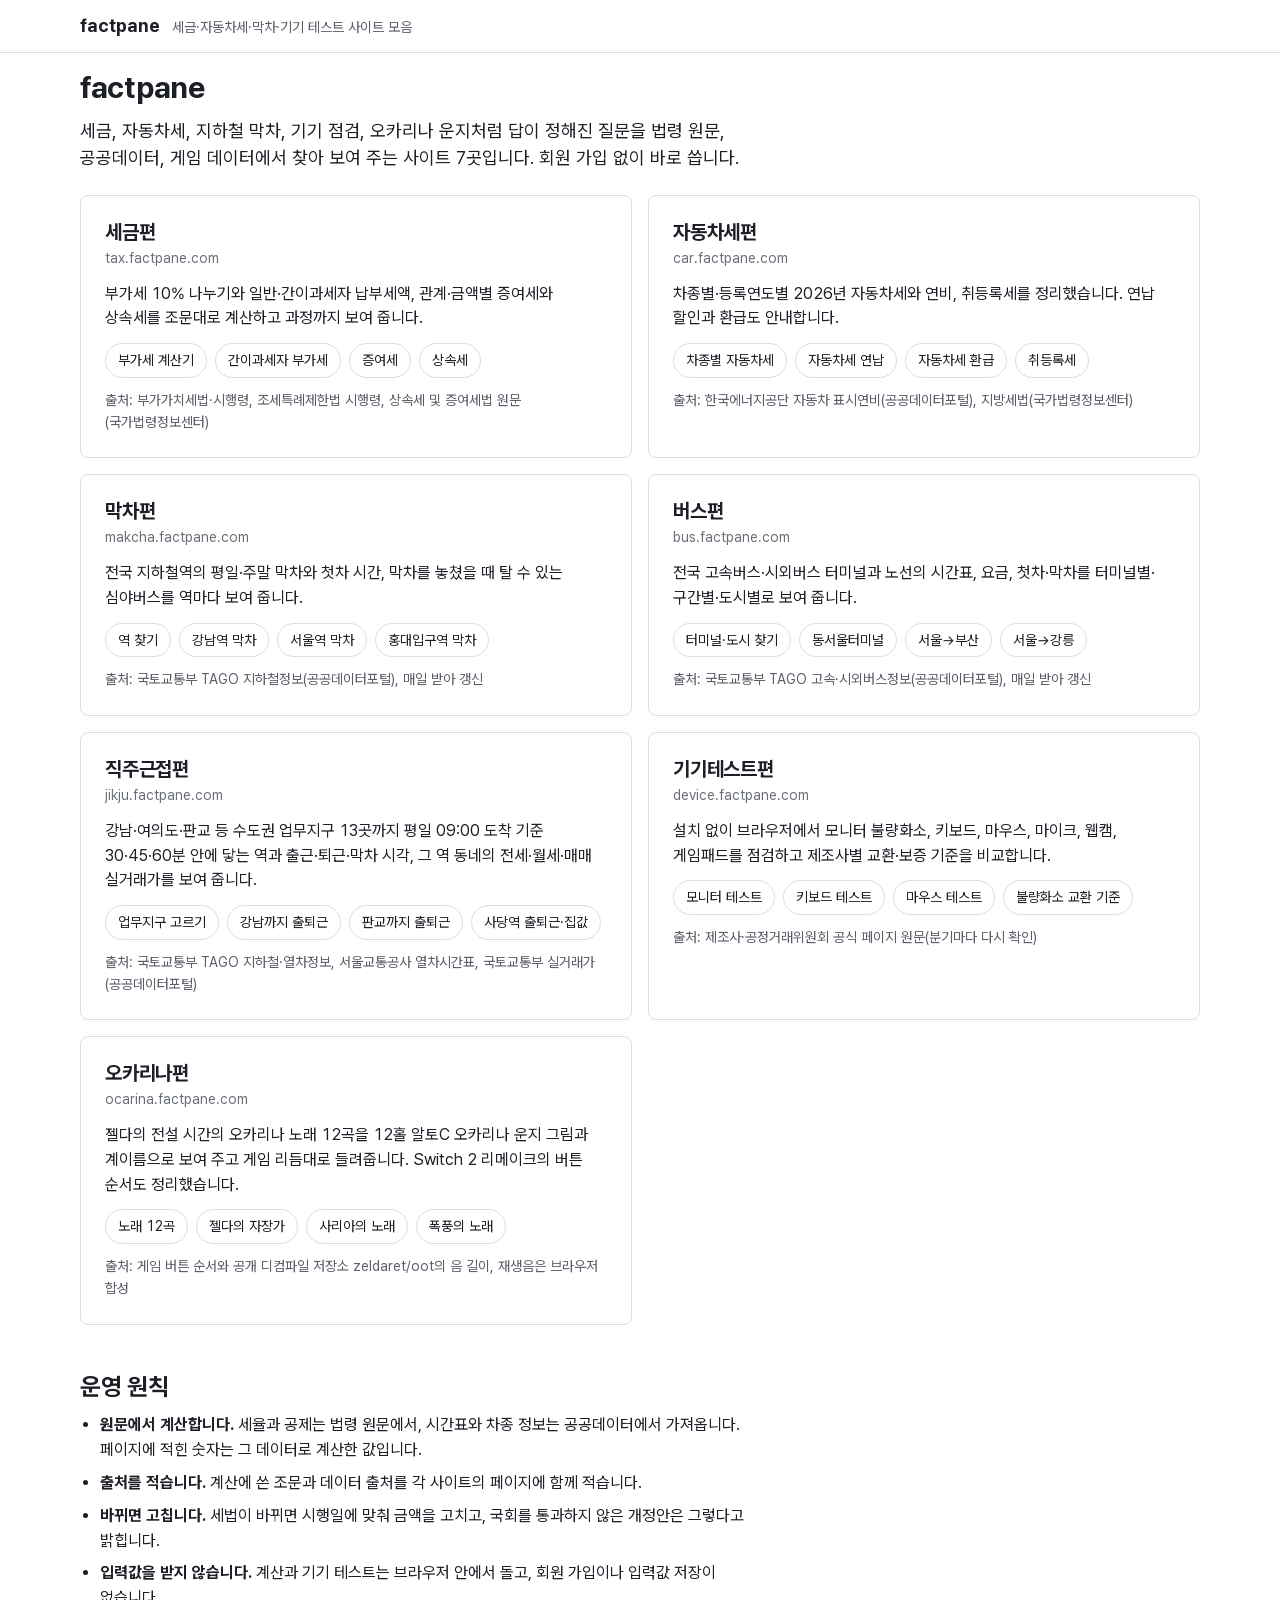
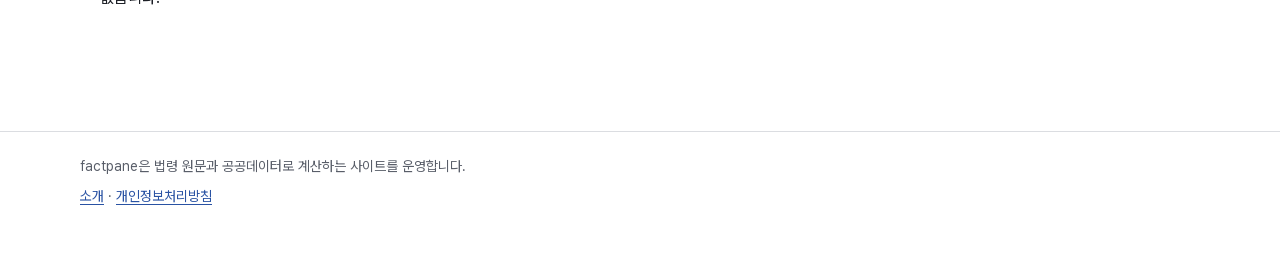
==== index.html @ 902e8011 "deploy: andonghun/sites@c346e971f1817cdce64330b2c79789af8fdd2580" ====
<!doctype html>
<html lang="ko">
<head>
<meta charset="utf-8">
<meta name="viewport" content="width=device-width,initial-scale=1">
<title>factpane · 세금·자동차세·막차·기기 테스트 사이트 모음</title>
<meta name="description" content="법령 원문과 공공데이터로 계산하는 세금편, 자동차세편, 막차편, 버스편, 직주근접편, 기기테스트편, 오카리나편.">
<link rel="canonical" href="https://factpane.com/">
<meta property="og:type" content="website">
<meta property="og:site_name" content="factpane">
<meta property="og:title" content="factpane · 세금·자동차세·막차·기기 테스트 사이트 모음">
<meta property="og:description" content="법령 원문과 공공데이터로 계산하는 세금편, 자동차세편, 막차편, 버스편, 직주근접편, 기기테스트편, 오카리나편.">
<meta property="og:url" content="https://factpane.com/">
<meta name="theme-color" content="#ffffff">
<link rel="icon" href="/icon.svg" type="image/svg+xml">
<link rel="stylesheet" href="/fonts/pretendard.css">
<link rel="stylesheet" href="/style.css">
<script type="application/ld+json">{"@context":"https://schema.org","@type":"WebSite","name":"factpane","url":"https://factpane.com","inLanguage":"ko","description":"세금·자동차세·막차·기기 테스트 사이트 모음","publisher":{"@type":"Organization","name":"factpane"}}</script>
<meta name="google-adsense-account" content="ca-pub-3132784590692921">
</head>
<body>
<header class="site-head"><a class="brand" href="/"><span class="brand-name">factpane</span><span class="brand-tag">세금·자동차세·막차·기기 테스트 사이트 모음</span></a></header>
<main class="wrap">
<h1>factpane</h1>
<p class="lead">세금, 자동차세, 지하철 막차, 기기 점검, 오카리나 운지처럼 답이 정해진 질문을 법령 원문, 공공데이터, 게임 데이터에서 찾아 보여 주는 사이트 7곳입니다. 회원 가입 없이 바로 씁니다.</p>
<ul class="sites"><li class="site">
<h2><a href="https://tax.factpane.com/">세금편</a></h2>
<p class="host">tax.factpane.com</p>
<p>부가세 10% 나누기와 일반·간이과세자 납부세액, 관계·금액별 증여세와 상속세를 조문대로 계산하고 과정까지 보여 줍니다.</p>
<ul class="deep"><li><a href="https://tax.factpane.com/%EB%B6%80%EA%B0%80%EC%84%B8/">부가세 계산기</a></li><li><a href="https://tax.factpane.com/%EB%B6%80%EA%B0%80%EC%84%B8/%EA%B0%84%EC%9D%B4%EA%B3%BC%EC%84%B8%EC%9E%90/">간이과세자 부가세</a></li><li><a href="https://tax.factpane.com/%EC%A6%9D%EC%97%AC%EC%84%B8/">증여세</a></li><li><a href="https://tax.factpane.com/%EC%83%81%EC%86%8D%EC%84%B8/">상속세</a></li></ul>
<p class="src">출처: 부가가치세법·시행령, 조세특례제한법 시행령, 상속세 및 증여세법 원문(국가법령정보센터)</p>
</li>
<li class="site">
<h2><a href="https://car.factpane.com/">자동차세편</a></h2>
<p class="host">car.factpane.com</p>
<p>차종별·등록연도별 2026년 자동차세와 연비, 취등록세를 정리했습니다. 연납 할인과 환급도 안내합니다.</p>
<ul class="deep"><li><a href="https://car.factpane.com/">차종별 자동차세</a></li><li><a href="https://car.factpane.com/%EA%B0%80%EC%9D%B4%EB%93%9C/%EC%9E%90%EB%8F%99%EC%B0%A8%EC%84%B8-%EB%82%A9%EB%B6%80%EA%B8%B0%EA%B0%84-%EC%97%B0%EB%82%A9/">자동차세 연납</a></li><li><a href="https://car.factpane.com/%EA%B0%80%EC%9D%B4%EB%93%9C/%EC%9E%90%EB%8F%99%EC%B0%A8%EC%84%B8-%ED%99%98%EA%B8%89/">자동차세 환급</a></li><li><a href="https://car.factpane.com/%EA%B0%80%EC%9D%B4%EB%93%9C/%EC%9E%90%EB%8F%99%EC%B0%A8-%EC%B7%A8%EB%93%B1%EB%A1%9D%EC%84%B8/">취등록세</a></li></ul>
<p class="src">출처: 한국에너지공단 자동차 표시연비(공공데이터포털), 지방세법(국가법령정보센터)</p>
</li>
<li class="site">
<h2><a href="https://makcha.factpane.com/">막차편</a></h2>
<p class="host">makcha.factpane.com</p>
<p>전국 지하철역의 평일·주말 막차와 첫차 시간, 막차를 놓쳤을 때 탈 수 있는 심야버스를 역마다 보여 줍니다.</p>
<ul class="deep"><li><a href="https://makcha.factpane.com/">역 찾기</a></li><li><a href="https://makcha.factpane.com/%EC%97%AD/%EA%B0%95%EB%82%A8/">강남역 막차</a></li><li><a href="https://makcha.factpane.com/%EC%97%AD/%EC%84%9C%EC%9A%B8%EC%97%AD/">서울역 막차</a></li><li><a href="https://makcha.factpane.com/%EC%97%AD/%ED%99%8D%EB%8C%80%EC%9E%85%EA%B5%AC/">홍대입구역 막차</a></li></ul>
<p class="src">출처: 국토교통부 TAGO 지하철정보(공공데이터포털), 매일 받아 갱신</p>
</li>
<li class="site">
<h2><a href="https://bus.factpane.com/">버스편</a></h2>
<p class="host">bus.factpane.com</p>
<p>전국 고속버스·시외버스 터미널과 노선의 시간표, 요금, 첫차·막차를 터미널별·구간별·도시별로 보여 줍니다.</p>
<ul class="deep"><li><a href="https://bus.factpane.com/">터미널·도시 찾기</a></li><li><a href="https://bus.factpane.com/%ED%84%B0%EB%AF%B8%EB%84%90/%EB%8F%99%EC%84%9C%EC%9A%B8/">동서울터미널</a></li><li><a href="https://bus.factpane.com/%EB%8F%84%EC%8B%9C/%EC%84%9C%EC%9A%B8/%EB%B6%80%EC%82%B0/">서울→부산</a></li><li><a href="https://bus.factpane.com/%EB%8F%84%EC%8B%9C/%EC%84%9C%EC%9A%B8/%EA%B0%95%EB%A6%89/">서울→강릉</a></li></ul>
<p class="src">출처: 국토교통부 TAGO 고속·시외버스정보(공공데이터포털), 매일 받아 갱신</p>
</li>
<li class="site">
<h2><a href="https://jikju.factpane.com/">직주근접편</a></h2>
<p class="host">jikju.factpane.com</p>
<p>강남·여의도·판교 등 수도권 업무지구 13곳까지 평일 09:00 도착 기준 30·45·60분 안에 닿는 역과 출근·퇴근·막차 시각, 그 역 동네의 전세·월세·매매 실거래가를 보여 줍니다.</p>
<ul class="deep"><li><a href="https://jikju.factpane.com/">업무지구 고르기</a></li><li><a href="https://jikju.factpane.com/%EC%A7%81%EC%9E%A5/%EA%B0%95%EB%82%A8/">강남까지 출퇴근</a></li><li><a href="https://jikju.factpane.com/%EC%A7%81%EC%9E%A5/%ED%8C%90%EA%B5%90/">판교까지 출퇴근</a></li><li><a href="https://jikju.factpane.com/%EC%97%AD/%EC%82%AC%EB%8B%B9/">사당역 출퇴근·집값</a></li></ul>
<p class="src">출처: 국토교통부 TAGO 지하철·열차정보, 서울교통공사 열차시간표, 국토교통부 실거래가(공공데이터포털)</p>
</li>
<li class="site">
<h2><a href="https://device.factpane.com/">기기테스트편</a></h2>
<p class="host">device.factpane.com</p>
<p>설치 없이 브라우저에서 모니터 불량화소, 키보드, 마우스, 마이크, 웹캠, 게임패드를 점검하고 제조사별 교환·보증 기준을 비교합니다.</p>
<ul class="deep"><li><a href="https://device.factpane.com/%EB%AA%A8%EB%8B%88%ED%84%B0-%ED%85%8C%EC%8A%A4%ED%8A%B8/">모니터 테스트</a></li><li><a href="https://device.factpane.com/%ED%82%A4%EB%B3%B4%EB%93%9C-%ED%85%8C%EC%8A%A4%ED%8A%B8/">키보드 테스트</a></li><li><a href="https://device.factpane.com/%EB%A7%88%EC%9A%B0%EC%8A%A4-%ED%85%8C%EC%8A%A4%ED%8A%B8/">마우스 테스트</a></li><li><a href="https://device.factpane.com/%EB%AA%A8%EB%8B%88%ED%84%B0-%EB%B6%88%EB%9F%89%ED%99%94%EC%86%8C-%EA%B5%90%ED%99%98-%EA%B8%B0%EC%A4%80/">불량화소 교환 기준</a></li></ul>
<p class="src">출처: 제조사·공정거래위원회 공식 페이지 원문(분기마다 다시 확인)</p>
</li>
<li class="site">
<h2><a href="https://ocarina.factpane.com/">오카리나편</a></h2>
<p class="host">ocarina.factpane.com</p>
<p>젤다의 전설 시간의 오카리나 노래 12곡을 12홀 알토C 오카리나 운지 그림과 계이름으로 보여 주고 게임 리듬대로 들려줍니다. Switch 2 리메이크의 버튼 순서도 정리했습니다.</p>
<ul class="deep"><li><a href="https://ocarina.factpane.com/">노래 12곡</a></li><li><a href="https://ocarina.factpane.com/%EC%A0%A4%EB%8B%A4%EC%9D%98-%EC%9E%90%EC%9E%A5%EA%B0%80/">젤다의 자장가</a></li><li><a href="https://ocarina.factpane.com/%EC%82%AC%EB%A6%AC%EC%95%84%EC%9D%98-%EB%85%B8%EB%9E%98/">사리아의 노래</a></li><li><a href="https://ocarina.factpane.com/%ED%8F%AD%ED%92%8D%EC%9D%98-%EB%85%B8%EB%9E%98/">폭풍의 노래</a></li></ul>
<p class="src">출처: 게임 버튼 순서와 공개 디컴파일 저장소 zeldaret/oot의 음 길이, 재생음은 브라우저 합성</p>
</li></ul>
<h2>운영 원칙</h2>
<ul class="rules"><li><b>원문에서 계산합니다.</b> 세율과 공제는 법령 원문에서, 시간표와 차종 정보는 공공데이터에서 가져옵니다. 페이지에 적힌 숫자는 그 데이터로 계산한 값입니다.</li><li><b>출처를 적습니다.</b> 계산에 쓴 조문과 데이터 출처를 각 사이트의 페이지에 함께 적습니다.</li><li><b>바뀌면 고칩니다.</b> 세법이 바뀌면 시행일에 맞춰 금액을 고치고, 국회를 통과하지 않은 개정안은 그렇다고 밝힙니다.</li><li><b>입력값을 받지 않습니다.</b> 계산과 기기 테스트는 브라우저 안에서 돌고, 회원 가입이나 입력값 저장이 없습니다.</li></ul>
</main>
<footer class="site-foot"><p>factpane은 법령 원문과 공공데이터로 계산하는 사이트를 운영합니다.</p><p><a href="/소개/">소개</a> · <a href="/개인정보처리방침/">개인정보처리방침</a></p></footer>
</body>
</html>
---- fonts/pretendard.css ----
/*
Copyright (c) 2021 Kil Hyung-jin, with Reserved Font Name Pretendard.
https://github.com/orioncactus/pretendard

This Font Software is licensed under the SIL Open Font License, Version 1.1.
This license is copied below, and is also available with a FAQ at:
http://scripts.sil.org/OFL
*/
/* [0] */
@font-face {
	font-family: 'Pretendard Variable';
	font-style: normal;
	font-display: swap;
	font-weight: 45 920;
	src: url(/fonts/PretendardVariable.subset.0.woff2) format('woff2-variations');
	unicode-range: U+f9ca-fa0b, U+ff03-ff05, U+ff07, U+ff0a-ff0b, U+ff0d-ff19, U+ff1b, U+ff1d, U+ff20-ff5b, U+ff5d, U+ffe0-ffe3, U+ffe5-ffe6;
}

/* [1] */
@font-face {
	font-family: 'Pretendard Variable';
	font-style: normal;
	font-display: swap;
	font-weight: 45 920;
	src: url(/fonts/PretendardVariable.subset.1.woff2) format('woff2-variations');
	unicode-range: U+d723-d728, U+d72a-d733, U+d735-d748, U+d74a-d74f, U+d752-d753, U+d755-d757, U+d75a-d75f, U+d762-d764, U+d766-d768, U+d76a-d76b, U+d76d-d76f, U+d771-d787, U+d789-d78b, U+d78d-d78f, U+d791-d797, U+d79a, U+d79c, U+d79e-d7a3, U+f900-f909, U+f90b-f92e;
}

/* [2] */
@font-face {
	font-family: 'Pretendard Variable';
	font-style: normal;
	font-display: swap;
	font-weight: 45 920;
	src: url(/fonts/PretendardVariable.subset.2.woff2) format('woff2-variations');
	unicode-range: U+d679-d68b, U+d68e-d69e, U+d6a0, U+d6a2-d6a7, U+d6a9-d6c3, U+d6c6-d6c7, U+d6c9-d6cb, U+d6cd-d6d3, U+d6d5-d6d6, U+d6d8-d6e3, U+d6e5-d6e7, U+d6e9-d6fb, U+d6fd-d717, U+d719-d71f, U+d721-d722;
}

/* [3] */
@font-face {
	font-family: 'Pretendard Variable';
	font-style: normal;
	font-display: swap;
	font-weight: 45 920;
	src: url(/fonts/PretendardVariable.subset.3.woff2) format('woff2-variations');
	unicode-range: U+d5bc-d5c7, U+d5ca-d5cb, U+d5cd-d5cf, U+d5d1-d5d7, U+d5d9-d5da, U+d5dc, U+d5de-d5e3, U+d5e6-d5e7, U+d5e9-d5eb, U+d5ed-d5f6, U+d5f8, U+d5fa-d5ff, U+d602-d603, U+d605-d607, U+d609-d60f, U+d612-d613, U+d616-d61b, U+d61d-d637, U+d63a-d63b, U+d63d-d63f, U+d641-d647, U+d64a-d64c, U+d64e-d653, U+d656-d657, U+d659-d65b, U+d65d-d666, U+d668, U+d66a-d678;
}

/* [4] */
@font-face {
	font-family: 'Pretendard Variable';
	font-style: normal;
	font-display: swap;
	font-weight: 45 920;
	src: url(/fonts/PretendardVariable.subset.4.woff2) format('woff2-variations');
	unicode-range: U+d507, U+d509-d50b, U+d50d-d513, U+d515-d53b, U+d53e-d53f, U+d541-d543, U+d545-d54c, U+d54e, U+d550, U+d552-d557, U+d55a-d55b, U+d55d-d55f, U+d561-d564, U+d566-d567, U+d56a, U+d56c, U+d56e-d573, U+d576-d577, U+d579-d583, U+d585-d586, U+d58a-d5a4, U+d5a6-d5bb;
}

/* [5] */
@font-face {
	font-family: 'Pretendard Variable';
	font-style: normal;
	font-display: swap;
	font-weight: 45 920;
	src: url(/fonts/PretendardVariable.subset.5.woff2) format('woff2-variations');
	unicode-range: U+d464-d477, U+d47a-d47b, U+d47d-d47f, U+d481-d487, U+d489-d48a, U+d48c, U+d48e-d4e7, U+d4e9-d503, U+d505-d506;
}

/* [6] */
@font-face {
	font-family: 'Pretendard Variable';
	font-style: normal;
	font-display: swap;
	font-weight: 45 920;
	src: url(/fonts/PretendardVariable.subset.6.woff2) format('woff2-variations');
	unicode-range: U+d3bf-d3c7, U+d3ca-d3cf, U+d3d1-d3eb, U+d3ee-d3ef, U+d3f1-d3f3, U+d3f5-d3fb, U+d3fd-d400, U+d402-d45b, U+d45d-d463;
}

/* [7] */
@font-face {
	font-family: 'Pretendard Variable';
	font-style: normal;
	font-display: swap;
	font-weight: 45 920;
	src: url(/fonts/PretendardVariable.subset.7.woff2) format('woff2-variations');
	unicode-range: U+d2ff, U+d302-d304, U+d306-d30b, U+d30f, U+d311-d313, U+d315-d31b, U+d31e, U+d322-d324, U+d326-d327, U+d32a-d32b, U+d32d-d32f, U+d331-d337, U+d339-d33c, U+d33e-d37b, U+d37e-d37f, U+d381-d383, U+d385-d38b, U+d38e-d390, U+d392-d397, U+d39a-d39b, U+d39d-d39f, U+d3a1-d3a7, U+d3a9-d3aa, U+d3ac, U+d3ae-d3b3, U+d3b5-d3b7, U+d3b9-d3bb, U+d3bd-d3be;
}

/* [8] */
@font-face {
	font-family: 'Pretendard Variable';
	font-style: normal;
	font-display: swap;
	font-weight: 45 920;
	src: url(/fonts/PretendardVariable.subset.8.woff2) format('woff2-variations');
	unicode-range: U+d257-d27f, U+d281-d29b, U+d29d-d29f, U+d2a1-d2ab, U+d2ad-d2b7, U+d2ba-d2bb, U+d2bd-d2bf, U+d2c1-d2c7, U+d2c9-d2ef, U+d2f2-d2f3, U+d2f5-d2f7, U+d2f9-d2fe;
}

/* [9] */
@font-face {
	font-family: 'Pretendard Variable';
	font-style: normal;
	font-display: swap;
	font-weight: 45 920;
	src: url(/fonts/PretendardVariable.subset.9.woff2) format('woff2-variations');
	unicode-range: U+d1b4, U+d1b6-d1f3, U+d1f5-d22b, U+d22e-d22f, U+d231-d233, U+d235-d23b, U+d23d-d240, U+d242-d256;
}

/* [10] */
@font-face {
	font-family: 'Pretendard Variable';
	font-style: normal;
	font-display: swap;
	font-weight: 45 920;
	src: url(/fonts/PretendardVariable.subset.10.woff2) format('woff2-variations');
	unicode-range: U+d105-d12f, U+d132-d133, U+d135-d137, U+d139-d13f, U+d141-d142, U+d144, U+d146-d14b, U+d14e-d14f, U+d151-d153, U+d155-d15b, U+d15e-d187, U+d189-d19f, U+d1a2-d1a3, U+d1a5-d1a7, U+d1a9-d1af, U+d1b2-d1b3;
}

/* [11] */
@font-face {
	font-family: 'Pretendard Variable';
	font-style: normal;
	font-display: swap;
	font-weight: 45 920;
	src: url(/fonts/PretendardVariable.subset.11.woff2) format('woff2-variations');
	unicode-range: U+d04b-d04f, U+d051-d057, U+d059-d06b, U+d06d-d06f, U+d071-d073, U+d075-d07b, U+d07e-d0a3, U+d0a6-d0a7, U+d0a9-d0ab, U+d0ad-d0b3, U+d0b6, U+d0b8, U+d0ba-d0bf, U+d0c2-d0c3, U+d0c5-d0c7, U+d0c9-d0cf, U+d0d2, U+d0d6-d0db, U+d0de-d0df, U+d0e1-d0e3, U+d0e5-d0eb, U+d0ee-d0f0, U+d0f2-d104;
}

/* [12] */
@font-face {
	font-family: 'Pretendard Variable';
	font-style: normal;
	font-display: swap;
	font-weight: 45 920;
	src: url(/fonts/PretendardVariable.subset.12.woff2) format('woff2-variations');
	unicode-range: U+cfa2-cfc3, U+cfc5-cfdf, U+cfe2-cfe3, U+cfe5-cfe7, U+cfe9-cff4, U+cff6-cffb, U+cffd-cfff, U+d001-d003, U+d005-d017, U+d019-d033, U+d036-d037, U+d039-d03b, U+d03d-d04a;
}

/* [13] */
@font-face {
	font-family: 'Pretendard Variable';
	font-style: normal;
	font-display: swap;
	font-weight: 45 920;
	src: url(/fonts/PretendardVariable.subset.13.woff2) format('woff2-variations');
	unicode-range: U+cef0-cef3, U+cef6, U+cef9-ceff, U+cf01-cf03, U+cf05-cf07, U+cf09-cf0f, U+cf11-cf12, U+cf14-cf1b, U+cf1d-cf1f, U+cf21-cf2f, U+cf31-cf53, U+cf56-cf57, U+cf59-cf5b, U+cf5d-cf63, U+cf66, U+cf68, U+cf6a-cf6f, U+cf71-cf84, U+cf86-cf8b, U+cf8d-cfa1;
}

/* [14] */
@font-face {
	font-family: 'Pretendard Variable';
	font-style: normal;
	font-display: swap;
	font-weight: 45 920;
	src: url(/fonts/PretendardVariable.subset.14.woff2) format('woff2-variations');
	unicode-range: U+ce3c-ce57, U+ce5a-ce5b, U+ce5d-ce5f, U+ce61-ce67, U+ce6a, U+ce6c, U+ce6e-ce73, U+ce76-ce77, U+ce79-ce7b, U+ce7d-ce83, U+ce85-ce88, U+ce8a-ce8f, U+ce91-ce93, U+ce95-ce97, U+ce99-ce9f, U+cea2, U+cea4-ceab, U+cead-cee3, U+cee6-cee7, U+cee9-ceeb, U+ceed-ceef;
}

/* [15] */
@font-face {
	font-family: 'Pretendard Variable';
	font-style: normal;
	font-display: swap;
	font-weight: 45 920;
	src: url(/fonts/PretendardVariable.subset.15.woff2) format('woff2-variations');
	unicode-range: U+cd92-cd93, U+cd96-cd97, U+cd99-cd9b, U+cd9d-cda3, U+cda6-cda8, U+cdaa-cdaf, U+cdb1-cdc3, U+cdc5-cdcb, U+cdcd-cde7, U+cde9-ce03, U+ce05-ce1f, U+ce22-ce34, U+ce36-ce3b;
}

/* [16] */
@font-face {
	font-family: 'Pretendard Variable';
	font-style: normal;
	font-display: swap;
	font-weight: 45 920;
	src: url(/fonts/PretendardVariable.subset.16.woff2) format('woff2-variations');
	unicode-range: U+ccef-cd07, U+cd0a-cd0b, U+cd0d-cd1a, U+cd1c, U+cd1e-cd2b, U+cd2d-cd5b, U+cd5d-cd77, U+cd79-cd91;
}

/* [17] */
@font-face {
	font-family: 'Pretendard Variable';
	font-style: normal;
	font-display: swap;
	font-weight: 45 920;
	src: url(/fonts/PretendardVariable.subset.17.woff2) format('woff2-variations');
	unicode-range: U+cc3f-cc43, U+cc46-cc47, U+cc49-cc4b, U+cc4d-cc53, U+cc55-cc58, U+cc5a-cc5f, U+cc61-cc97, U+cc9a-cc9b, U+cc9d-cc9f, U+cca1-cca7, U+ccaa, U+ccac, U+ccae-ccb3, U+ccb6-ccb7, U+ccb9-ccbb, U+ccbd-cccf, U+ccd1-cce3, U+cce5-ccee;
}

/* [18] */
@font-face {
	font-family: 'Pretendard Variable';
	font-style: normal;
	font-display: swap;
	font-weight: 45 920;
	src: url(/fonts/PretendardVariable.subset.18.woff2) format('woff2-variations');
	unicode-range: U+cb91-cbd3, U+cbd5-cbe3, U+cbe5-cc0b, U+cc0e-cc0f, U+cc11-cc13, U+cc15-cc1b, U+cc1d-cc20, U+cc23-cc27, U+cc2a-cc2b, U+cc2d, U+cc2f, U+cc31-cc37, U+cc3a, U+cc3c;
}

/* [19] */
@font-face {
	font-family: 'Pretendard Variable';
	font-style: normal;
	font-display: swap;
	font-weight: 45 920;
	src: url(/fonts/PretendardVariable.subset.19.woff2) format('woff2-variations');
	unicode-range: U+caf4-cb47, U+cb4a-cb90;
}

/* [20] */
@font-face {
	font-family: 'Pretendard Variable';
	font-style: normal;
	font-display: swap;
	font-weight: 45 920;
	src: url(/fonts/PretendardVariable.subset.20.woff2) format('woff2-variations');
	unicode-range: U+ca4a-ca4b, U+ca4e-ca4f, U+ca51-ca53, U+ca55-ca5b, U+ca5d-ca60, U+ca62-ca83, U+ca85-cabb, U+cabe-cabf, U+cac1-cac3, U+cac5-cacb, U+cacd-cad0, U+cad2, U+cad4-cad8, U+cada-caf3;
}

/* [21] */
@font-face {
	font-family: 'Pretendard Variable';
	font-style: normal;
	font-display: swap;
	font-weight: 45 920;
	src: url(/fonts/PretendardVariable.subset.21.woff2) format('woff2-variations');
	unicode-range: U+c996-c997, U+c99a-c99c, U+c99e-c9bf, U+c9c2-c9c3, U+c9c5-c9c7, U+c9c9-c9cf, U+c9d2, U+c9d4, U+c9d7-c9d8, U+c9db, U+c9de-c9df, U+c9e1-c9e3, U+c9e5-c9e6, U+c9e8-c9eb, U+c9ee-c9f0, U+c9f2-c9f7, U+c9f9-ca0b, U+ca0d-ca28, U+ca2a-ca49;
}

/* [22] */
@font-face {
	font-family: 'Pretendard Variable';
	font-style: normal;
	font-display: swap;
	font-weight: 45 920;
	src: url(/fonts/PretendardVariable.subset.22.woff2) format('woff2-variations');
	unicode-range: U+c8e9-c8f4, U+c8f6-c8fb, U+c8fe-c8ff, U+c901-c903, U+c905-c90b, U+c90e-c910, U+c912-c917, U+c919-c92b, U+c92d-c94f, U+c951-c953, U+c955-c96b, U+c96d-c973, U+c975-c987, U+c98a-c98b, U+c98d-c98f, U+c991-c995;
}

/* [23] */
@font-face {
	font-family: 'Pretendard Variable';
	font-style: normal;
	font-display: swap;
	font-weight: 45 920;
	src: url(/fonts/PretendardVariable.subset.23.woff2) format('woff2-variations');
	unicode-range: U+c841-c84b, U+c84d-c86f, U+c872-c873, U+c875-c877, U+c879-c87f, U+c882-c884, U+c887-c88a, U+c88d-c8c3, U+c8c5-c8df, U+c8e1-c8e8;
}

/* [24] */
@font-face {
	font-family: 'Pretendard Variable';
	font-style: normal;
	font-display: swap;
	font-weight: 45 920;
	src: url(/fonts/PretendardVariable.subset.24.woff2) format('woff2-variations');
	unicode-range: U+c779-c77b, U+c77e-c782, U+c786, U+c78b, U+c78d, U+c78f, U+c792-c793, U+c795, U+c797, U+c799-c79f, U+c7a2, U+c7a7-c7ab, U+c7ae-c7bb, U+c7bd-c7c0, U+c7c2-c7c7, U+c7c9-c7dc, U+c7de-c7ff, U+c802-c803, U+c805-c807, U+c809, U+c80b-c80f, U+c812, U+c814, U+c817-c81b, U+c81e-c81f, U+c821-c823, U+c825-c82e, U+c830-c837, U+c839-c83b, U+c83d-c840;
}

/* [25] */
@font-face {
	font-family: 'Pretendard Variable';
	font-style: normal;
	font-display: swap;
	font-weight: 45 920;
	src: url(/fonts/PretendardVariable.subset.25.woff2) format('woff2-variations');
	unicode-range: U+c6bb-c6bf, U+c6c2, U+c6c4, U+c6c6-c6cb, U+c6ce-c6cf, U+c6d1-c6d3, U+c6d5-c6db, U+c6dd-c6df, U+c6e1-c6e7, U+c6e9-c6eb, U+c6ed-c6ef, U+c6f1-c6f8, U+c6fa-c703, U+c705-c707, U+c709-c70b, U+c70d-c716, U+c718, U+c71a-c71f, U+c722-c723, U+c725-c727, U+c729-c734, U+c736-c73b, U+c73e-c73f, U+c741-c743, U+c745-c74b, U+c74e-c750, U+c752-c757, U+c759-c773, U+c776-c777;
}

/* [26] */
@font-face {
	font-family: 'Pretendard Variable';
	font-style: normal;
	font-display: swap;
	font-weight: 45 920;
	src: url(/fonts/PretendardVariable.subset.26.woff2) format('woff2-variations');
	unicode-range: U+c5f5-c5fb, U+c5fe, U+c602-c605, U+c607, U+c609-c60f, U+c611-c61a, U+c61c-c623, U+c626-c627, U+c629-c62b, U+c62d, U+c62f-c632, U+c636, U+c638, U+c63a-c63f, U+c642-c643, U+c645-c647, U+c649-c652, U+c656-c65b, U+c65d-c65f, U+c661-c663, U+c665-c677, U+c679-c67b, U+c67d-c693, U+c696-c697, U+c699-c69b, U+c69d-c6a3, U+c6a6, U+c6a8, U+c6aa-c6af, U+c6b2-c6b3, U+c6b5-c6b7, U+c6b9-c6ba;
}

/* [27] */
@font-face {
	font-family: 'Pretendard Variable';
	font-style: normal;
	font-display: swap;
	font-weight: 45 920;
	src: url(/fonts/PretendardVariable.subset.27.woff2) format('woff2-variations');
	unicode-range: U+c517-c527, U+c52a-c52b, U+c52d-c52f, U+c531-c538, U+c53a, U+c53c, U+c53e-c543, U+c546-c547, U+c54b, U+c54d-c552, U+c556, U+c55a-c55b, U+c55d, U+c55f, U+c562-c563, U+c565-c567, U+c569-c56f, U+c572, U+c574, U+c576-c57b, U+c57e-c57f, U+c581-c583, U+c585-c586, U+c588-c58b, U+c58e, U+c590, U+c592-c596, U+c599-c5b3, U+c5b6-c5b7, U+c5ba, U+c5be-c5c3, U+c5ca-c5cb, U+c5cd, U+c5cf, U+c5d2-c5d3, U+c5d5-c5d7, U+c5d9-c5df, U+c5e1-c5e2, U+c5e4, U+c5e6-c5eb, U+c5ef, U+c5f1-c5f3;
}

/* [28] */
@font-face {
	font-family: 'Pretendard Variable';
	font-style: normal;
	font-display: swap;
	font-weight: 45 920;
	src: url(/fonts/PretendardVariable.subset.28.woff2) format('woff2-variations');
	unicode-range: U+c475-c4ef, U+c4f2-c4f3, U+c4f5-c4f7, U+c4f9-c4ff, U+c502-c50b, U+c50d-c516;
}

/* [29] */
@font-face {
	font-family: 'Pretendard Variable';
	font-style: normal;
	font-display: swap;
	font-weight: 45 920;
	src: url(/fonts/PretendardVariable.subset.29.woff2) format('woff2-variations');
	unicode-range: U+c3d0-c3d7, U+c3da-c3db, U+c3dd-c3de, U+c3e1-c3ec, U+c3ee-c3f3, U+c3f5-c42b, U+c42d-c463, U+c466-c474;
}

/* [30] */
@font-face {
	font-family: 'Pretendard Variable';
	font-style: normal;
	font-display: swap;
	font-weight: 45 920;
	src: url(/fonts/PretendardVariable.subset.30.woff2) format('woff2-variations');
	unicode-range: U+c32b-c367, U+c36a-c36b, U+c36d-c36f, U+c371-c377, U+c37a-c37b, U+c37e-c383, U+c385-c387, U+c389-c3cf;
}

/* [31] */
@font-face {
	font-family: 'Pretendard Variable';
	font-style: normal;
	font-display: swap;
	font-weight: 45 920;
	src: url(/fonts/PretendardVariable.subset.31.woff2) format('woff2-variations');
	unicode-range: U+c26a-c26b, U+c26d-c26f, U+c271-c273, U+c275-c27b, U+c27e-c287, U+c289-c28f, U+c291-c297, U+c299-c29a, U+c29c-c2a3, U+c2a5-c2a7, U+c2a9-c2ab, U+c2ad-c2b3, U+c2b6, U+c2b8, U+c2ba-c2bb, U+c2bd-c2db, U+c2de-c2df, U+c2e1-c2e2, U+c2e5-c2ea, U+c2ee, U+c2f0, U+c2f2-c2f5, U+c2f7, U+c2fa-c2fb, U+c2fd-c2ff, U+c301-c307, U+c309-c30c, U+c30e-c312, U+c315-c323, U+c325-c328, U+c32a;
}

/* [32] */
@font-face {
	font-family: 'Pretendard Variable';
	font-style: normal;
	font-display: swap;
	font-weight: 45 920;
	src: url(/fonts/PretendardVariable.subset.32.woff2) format('woff2-variations');
	unicode-range: U+c1bc-c1c3, U+c1c5-c1df, U+c1e1-c1fb, U+c1fd-c203, U+c205-c20c, U+c20e, U+c210-c217, U+c21a-c21b, U+c21d-c21e, U+c221-c227, U+c229-c22a, U+c22c, U+c22e, U+c230, U+c233-c24f, U+c251-c257, U+c259-c269;
}

/* [33] */
@font-face {
	font-family: 'Pretendard Variable';
	font-style: normal;
	font-display: swap;
	font-weight: 45 920;
	src: url(/fonts/PretendardVariable.subset.33.woff2) format('woff2-variations');
	unicode-range: U+c101-c11b, U+c11f, U+c121-c123, U+c125-c12b, U+c12e, U+c132-c137, U+c13a-c13b, U+c13d-c13f, U+c141-c147, U+c14a, U+c14c-c153, U+c155-c157, U+c159-c15b, U+c15d-c166, U+c169-c16f, U+c171-c177, U+c179-c18b, U+c18e-c18f, U+c191-c193, U+c195-c19b, U+c19d-c19e, U+c1a0, U+c1a2-c1a4, U+c1a6-c1bb;
}

/* [34] */
@font-face {
	font-family: 'Pretendard Variable';
	font-style: normal;
	font-display: swap;
	font-weight: 45 920;
	src: url(/fonts/PretendardVariable.subset.34.woff2) format('woff2-variations');
	unicode-range: U+c049-c057, U+c059-c05b, U+c05d-c05f, U+c061-c067, U+c069-c08f, U+c091-c0ab, U+c0ae-c0af, U+c0b1-c0b3, U+c0b5, U+c0b7-c0bb, U+c0be, U+c0c2-c0c7, U+c0ca-c0cb, U+c0cd-c0cf, U+c0d1-c0d7, U+c0d9-c0da, U+c0dc, U+c0de-c0e3, U+c0e5-c0eb, U+c0ed-c0f3, U+c0f6, U+c0f8, U+c0fa-c0ff;
}

/* [35] */
@font-face {
	font-family: 'Pretendard Variable';
	font-style: normal;
	font-display: swap;
	font-weight: 45 920;
	src: url(/fonts/PretendardVariable.subset.35.woff2) format('woff2-variations');
	unicode-range: U+bfa7-bfaf, U+bfb1-bfc4, U+bfc6-bfcb, U+bfce-bfcf, U+bfd1-bfd3, U+bfd5-bfdb, U+bfdd-c048;
}

/* [36] */
@font-face {
	font-family: 'Pretendard Variable';
	font-style: normal;
	font-display: swap;
	font-weight: 45 920;
	src: url(/fonts/PretendardVariable.subset.36.woff2) format('woff2-variations');
	unicode-range: U+bf07, U+bf09-bf3f, U+bf41-bf4f, U+bf52-bf54, U+bf56-bfa6;
}

/* [37] */
@font-face {
	font-family: 'Pretendard Variable';
	font-style: normal;
	font-display: swap;
	font-weight: 45 920;
	src: url(/fonts/PretendardVariable.subset.37.woff2) format('woff2-variations');
	unicode-range: U+be56, U+be58, U+be5c-be5f, U+be62-be63, U+be65-be67, U+be69-be74, U+be76-be7b, U+be7e-be7f, U+be81-be8e, U+be90, U+be92-bea7, U+bea9-becf, U+bed2-bed3, U+bed5-bed6, U+bed9-bee3, U+bee6-bf06;
}

/* [38] */
@font-face {
	font-family: 'Pretendard Variable';
	font-style: normal;
	font-display: swap;
	font-weight: 45 920;
	src: url(/fonts/PretendardVariable.subset.38.woff2) format('woff2-variations');
	unicode-range: U+bdb0-bdd3, U+bdd5-bdef, U+bdf1-be0b, U+be0d-be0f, U+be11-be13, U+be15-be43, U+be46-be47, U+be49-be4b, U+be4d-be53;
}

/* [39] */
@font-face {
	font-family: 'Pretendard Variable';
	font-style: normal;
	font-display: swap;
	font-weight: 45 920;
	src: url(/fonts/PretendardVariable.subset.39.woff2) format('woff2-variations');
	unicode-range: U+bd03, U+bd06, U+bd08, U+bd0a-bd0f, U+bd11-bd22, U+bd25-bd47, U+bd49-bd58, U+bd5a-bd7f, U+bd82-bd83, U+bd85-bd87, U+bd8a-bd8f, U+bd91-bd92, U+bd94, U+bd96-bd98, U+bd9a-bdaf;
}

/* [40] */
@font-face {
	font-family: 'Pretendard Variable';
	font-style: normal;
	font-display: swap;
	font-weight: 45 920;
	src: url(/fonts/PretendardVariable.subset.40.woff2) format('woff2-variations');
	unicode-range: U+bc4e-bc83, U+bc86-bc87, U+bc89-bc8b, U+bc8d-bc93, U+bc96, U+bc98, U+bc9b-bc9f, U+bca2-bca3, U+bca5-bca7, U+bca9-bcb2, U+bcb4-bcbb, U+bcbe-bcbf, U+bcc1-bcc3, U+bcc5-bccc, U+bcce-bcd0, U+bcd2-bcd4, U+bcd6-bcf3, U+bcf7, U+bcf9-bcfb, U+bcfd-bd02;
}

/* [41] */
@font-face {
	font-family: 'Pretendard Variable';
	font-style: normal;
	font-display: swap;
	font-weight: 45 920;
	src: url(/fonts/PretendardVariable.subset.41.woff2) format('woff2-variations');
	unicode-range: U+bb90-bba3, U+bba5-bbab, U+bbad-bbbf, U+bbc1-bbf7, U+bbfa-bbfb, U+bbfd-bbfe, U+bc01-bc07, U+bc09-bc0a, U+bc0e, U+bc10, U+bc12-bc13, U+bc17, U+bc19-bc1a, U+bc1e, U+bc20-bc23, U+bc26, U+bc28, U+bc2a-bc2c, U+bc2e-bc2f, U+bc32-bc33, U+bc35-bc37, U+bc39-bc3f, U+bc41-bc42, U+bc44, U+bc46-bc48, U+bc4a-bc4d;
}

/* [42] */
@font-face {
	font-family: 'Pretendard Variable';
	font-style: normal;
	font-display: swap;
	font-weight: 45 920;
	src: url(/fonts/PretendardVariable.subset.42.woff2) format('woff2-variations');
	unicode-range: U+bae6-bafb, U+bafd-bb17, U+bb19-bb33, U+bb37, U+bb39-bb3a, U+bb3d-bb43, U+bb45-bb46, U+bb48, U+bb4a-bb4f, U+bb51-bb53, U+bb55-bb57, U+bb59-bb62, U+bb64-bb8f;
}

/* [43] */
@font-face {
	font-family: 'Pretendard Variable';
	font-style: normal;
	font-display: swap;
	font-weight: 45 920;
	src: url(/fonts/PretendardVariable.subset.43.woff2) format('woff2-variations');
	unicode-range: U+ba30-ba37, U+ba3a-ba3b, U+ba3d-ba3f, U+ba41-ba47, U+ba49-ba4a, U+ba4c, U+ba4e-ba53, U+ba56-ba57, U+ba59-ba5b, U+ba5d-ba63, U+ba65-ba66, U+ba68-ba6f, U+ba71-ba73, U+ba75-ba77, U+ba79-ba84, U+ba86, U+ba88-baa7, U+baaa, U+baad-baaf, U+bab1-bab7, U+baba, U+babc, U+babe-bae5;
}

/* [44] */
@font-face {
	font-family: 'Pretendard Variable';
	font-style: normal;
	font-display: swap;
	font-weight: 45 920;
	src: url(/fonts/PretendardVariable.subset.44.woff2) format('woff2-variations');
	unicode-range: U+b96e-b973, U+b976-b977, U+b979-b97b, U+b97d-b983, U+b986, U+b988, U+b98a-b98d, U+b98f-b9ab, U+b9ae-b9af, U+b9b1-b9b3, U+b9b5-b9bb, U+b9be, U+b9c0, U+b9c2-b9c7, U+b9ca-b9cb, U+b9cd, U+b9d2-b9d7, U+b9da, U+b9dc, U+b9df-b9e0, U+b9e2, U+b9e6-b9e7, U+b9e9-b9f3, U+b9f6, U+b9f8, U+b9fb-ba2f;
}

/* [45] */
@font-face {
	font-family: 'Pretendard Variable';
	font-style: normal;
	font-display: swap;
	font-weight: 45 920;
	src: url(/fonts/PretendardVariable.subset.45.woff2) format('woff2-variations');
	unicode-range: U+b8bf-b8cb, U+b8cd-b8e0, U+b8e2-b8e7, U+b8ea-b8eb, U+b8ed-b8ef, U+b8f1-b8f7, U+b8fa, U+b8fc, U+b8fe-b903, U+b905-b917, U+b919-b91f, U+b921-b93b, U+b93d-b957, U+b95a-b95b, U+b95d-b95f, U+b961-b967, U+b969-b96c;
}

/* [46] */
@font-face {
	font-family: 'Pretendard Variable';
	font-style: normal;
	font-display: swap;
	font-weight: 45 920;
	src: url(/fonts/PretendardVariable.subset.46.woff2) format('woff2-variations');
	unicode-range: U+b80d-b80f, U+b811-b817, U+b81a, U+b81c-b823, U+b826-b827, U+b829-b82b, U+b82d-b833, U+b836, U+b83a-b83f, U+b841-b85b, U+b85e-b85f, U+b861-b863, U+b865-b86b, U+b86e, U+b870, U+b872-b8af, U+b8b1-b8be;
}

/* [47] */
@font-face {
	font-family: 'Pretendard Variable';
	font-style: normal;
	font-display: swap;
	font-weight: 45 920;
	src: url(/fonts/PretendardVariable.subset.47.woff2) format('woff2-variations');
	unicode-range: U+b74d-b75f, U+b761-b763, U+b765-b774, U+b776-b77b, U+b77e-b77f, U+b781-b783, U+b785-b78b, U+b78e, U+b792-b796, U+b79a-b79b, U+b79d-b7a7, U+b7aa, U+b7ae-b7b3, U+b7b6-b7c8, U+b7ca-b7eb, U+b7ee-b7ef, U+b7f1-b7f3, U+b7f5-b7fb, U+b7fe, U+b802-b806, U+b80a-b80b;
}

/* [48] */
@font-face {
	font-family: 'Pretendard Variable';
	font-style: normal;
	font-display: swap;
	font-weight: 45 920;
	src: url(/fonts/PretendardVariable.subset.48.woff2) format('woff2-variations');
	unicode-range: U+b6a7-b6aa, U+b6ac-b6b0, U+b6b2-b6ef, U+b6f1-b727, U+b72a-b72b, U+b72d-b72e, U+b731-b737, U+b739-b73a, U+b73c-b743, U+b745-b74c;
}

/* [49] */
@font-face {
	font-family: 'Pretendard Variable';
	font-style: normal;
	font-display: swap;
	font-weight: 45 920;
	src: url(/fonts/PretendardVariable.subset.49.woff2) format('woff2-variations');
	unicode-range: U+b605-b60f, U+b612-b617, U+b619-b624, U+b626-b69b, U+b69e-b6a3, U+b6a5-b6a6;
}

/* [50] */
@font-face {
	font-family: 'Pretendard Variable';
	font-style: normal;
	font-display: swap;
	font-weight: 45 920;
	src: url(/fonts/PretendardVariable.subset.50.woff2) format('woff2-variations');
	unicode-range: U+b55f, U+b562-b583, U+b585-b59f, U+b5a2-b5a3, U+b5a5-b5a7, U+b5a9-b5b2, U+b5b5-b5ba, U+b5bd-b604;
}

/* [51] */
@font-face {
	font-family: 'Pretendard Variable';
	font-style: normal;
	font-display: swap;
	font-weight: 45 920;
	src: url(/fonts/PretendardVariable.subset.51.woff2) format('woff2-variations');
	unicode-range: U+b4a5-b4b6, U+b4b8-b4bf, U+b4c1-b4c7, U+b4c9-b4db, U+b4de-b4df, U+b4e1-b4e2, U+b4e5-b4eb, U+b4ee, U+b4f0, U+b4f2-b513, U+b516-b517, U+b519-b51a, U+b51d-b523, U+b526, U+b528, U+b52b-b52f, U+b532-b533, U+b535-b537, U+b539-b53f, U+b541-b544, U+b546-b54b, U+b54d-b54f, U+b551-b55b, U+b55d-b55e;
}

/* [52] */
@font-face {
	font-family: 'Pretendard Variable';
	font-style: normal;
	font-display: swap;
	font-weight: 45 920;
	src: url(/fonts/PretendardVariable.subset.52.woff2) format('woff2-variations');
	unicode-range: U+b3f8-b3fb, U+b3fd-b40f, U+b411-b417, U+b419-b41b, U+b41d-b41f, U+b421-b427, U+b42a-b42b, U+b42d-b44f, U+b452-b453, U+b455-b457, U+b459-b45f, U+b462-b464, U+b466-b46b, U+b46d-b47f, U+b481-b4a3;
}

/* [53] */
@font-face {
	font-family: 'Pretendard Variable';
	font-style: normal;
	font-display: swap;
	font-weight: 45 920;
	src: url(/fonts/PretendardVariable.subset.53.woff2) format('woff2-variations');
	unicode-range: U+b342-b353, U+b356-b357, U+b359-b35b, U+b35d-b35e, U+b360-b363, U+b366, U+b368, U+b36a-b36d, U+b36f, U+b372-b373, U+b375-b377, U+b379-b37f, U+b381-b382, U+b384, U+b386-b38b, U+b38d-b3c3, U+b3c6-b3c7, U+b3c9-b3ca, U+b3cd-b3d3, U+b3d6, U+b3d8, U+b3da-b3f7;
}

/* [54] */
@font-face {
	font-family: 'Pretendard Variable';
	font-style: normal;
	font-display: swap;
	font-weight: 45 920;
	src: url(/fonts/PretendardVariable.subset.54.woff2) format('woff2-variations');
	unicode-range: U+b27c-b283, U+b285-b28f, U+b292-b293, U+b295-b297, U+b29a-b29f, U+b2a1-b2a4, U+b2a7-b2a9, U+b2ab, U+b2ad-b2c7, U+b2ca-b2cb, U+b2cd-b2cf, U+b2d1-b2d7, U+b2da, U+b2dc, U+b2de-b2e3, U+b2e7, U+b2e9-b2ea, U+b2ef-b2f3, U+b2f6, U+b2f8, U+b2fa-b2fb, U+b2fd-b2fe, U+b302-b303, U+b305-b307, U+b309-b30f, U+b312, U+b316-b31b, U+b31d-b341;
}

/* [55] */
@font-face {
	font-family: 'Pretendard Variable';
	font-style: normal;
	font-display: swap;
	font-weight: 45 920;
	src: url(/fonts/PretendardVariable.subset.55.woff2) format('woff2-variations');
	unicode-range: U+b1d6-b1e7, U+b1e9-b1fc, U+b1fe-b203, U+b206-b207, U+b209-b20b, U+b20d-b213, U+b216-b21f, U+b221-b257, U+b259-b273, U+b275-b27b;
}

/* [56] */
@font-face {
	font-family: 'Pretendard Variable';
	font-style: normal;
	font-display: swap;
	font-weight: 45 920;
	src: url(/fonts/PretendardVariable.subset.56.woff2) format('woff2-variations');
	unicode-range: U+b120-b122, U+b126-b127, U+b129-b12b, U+b12d-b133, U+b136, U+b138, U+b13a-b13f, U+b142-b143, U+b145-b14f, U+b151-b153, U+b156-b157, U+b159-b177, U+b17a-b17b, U+b17d-b17f, U+b181-b187, U+b189-b18c, U+b18e-b191, U+b195-b1a7, U+b1a9-b1cb, U+b1cd-b1d5;
}

/* [57] */
@font-face {
	font-family: 'Pretendard Variable';
	font-style: normal;
	font-display: swap;
	font-weight: 45 920;
	src: url(/fonts/PretendardVariable.subset.57.woff2) format('woff2-variations');
	unicode-range: U+b05f-b07b, U+b07e-b07f, U+b081-b083, U+b085-b08b, U+b08d-b097, U+b09b, U+b09d-b09f, U+b0a2-b0a7, U+b0aa, U+b0b0, U+b0b2, U+b0b6-b0b7, U+b0b9-b0bb, U+b0bd-b0c3, U+b0c6-b0c7, U+b0ca-b0cf, U+b0d1-b0df, U+b0e1-b0e4, U+b0e6-b107, U+b10a-b10b, U+b10d-b10f, U+b111-b112, U+b114-b117, U+b119-b11a, U+b11c-b11f;
}

/* [58] */
@font-face {
	font-family: 'Pretendard Variable';
	font-style: normal;
	font-display: swap;
	font-weight: 45 920;
	src: url(/fonts/PretendardVariable.subset.58.woff2) format('woff2-variations');
	unicode-range: U+afac-afb7, U+afba-afbb, U+afbd-afbf, U+afc1-afc6, U+afca-afcc, U+afce-afd3, U+afd5-afe7, U+afe9-afef, U+aff1-b00b, U+b00d-b00f, U+b011-b013, U+b015-b01b, U+b01d-b027, U+b029-b043, U+b045-b047, U+b049, U+b04b, U+b04d-b052, U+b055-b056, U+b058-b05c, U+b05e;
}

/* [59] */
@font-face {
	font-family: 'Pretendard Variable';
	font-style: normal;
	font-display: swap;
	font-weight: 45 920;
	src: url(/fonts/PretendardVariable.subset.59.woff2) format('woff2-variations');
	unicode-range: U+af03-af07, U+af09-af2b, U+af2e-af33, U+af35-af3b, U+af3e-af40, U+af44-af47, U+af4a-af5c, U+af5e-af63, U+af65-af7f, U+af81-afab;
}

/* [60] */
@font-face {
	font-family: 'Pretendard Variable';
	font-style: normal;
	font-display: swap;
	font-weight: 45 920;
	src: url(/fonts/PretendardVariable.subset.60.woff2) format('woff2-variations');
	unicode-range: U+ae56-ae5b, U+ae5e-ae60, U+ae62-ae64, U+ae66-ae67, U+ae69-ae6b, U+ae6d-ae83, U+ae85-aebb, U+aebf, U+aec1-aec3, U+aec5-aecb, U+aece, U+aed0, U+aed2-aed7, U+aed9-aef3, U+aef5-af02;
}

/* [61] */
@font-face {
	font-family: 'Pretendard Variable';
	font-style: normal;
	font-display: swap;
	font-weight: 45 920;
	src: url(/fonts/PretendardVariable.subset.61.woff2) format('woff2-variations');
	unicode-range: U+ad9c-ada3, U+ada5-adbf, U+adc1-adc3, U+adc5-adc7, U+adc9-add2, U+add4-addb, U+addd-addf, U+ade1-ade3, U+ade5-adf7, U+adfa-adfb, U+adfd-adff, U+ae02-ae07, U+ae0a, U+ae0c, U+ae0e-ae13, U+ae15-ae2f, U+ae31-ae33, U+ae35-ae37, U+ae39-ae3f, U+ae42, U+ae44, U+ae46-ae49, U+ae4b, U+ae4f, U+ae51-ae53, U+ae55;
}

/* [62] */
@font-face {
	font-family: 'Pretendard Variable';
	font-style: normal;
	font-display: swap;
	font-weight: 45 920;
	src: url(/fonts/PretendardVariable.subset.62.woff2) format('woff2-variations');
	unicode-range: U+ace2-ace3, U+ace5-ace6, U+ace9-acef, U+acf2, U+acf4, U+acf7-acfb, U+acfe-acff, U+ad01-ad03, U+ad05-ad0b, U+ad0d-ad10, U+ad12-ad1b, U+ad1d-ad33, U+ad35-ad48, U+ad4a-ad4f, U+ad51-ad6b, U+ad6e-ad6f, U+ad71-ad72, U+ad77-ad7c, U+ad7e, U+ad80, U+ad82-ad87, U+ad89-ad8b, U+ad8d-ad8f, U+ad91-ad9b;
}

/* [63] */
@font-face {
	font-family: 'Pretendard Variable';
	font-style: normal;
	font-display: swap;
	font-weight: 45 920;
	src: url(/fonts/PretendardVariable.subset.63.woff2) format('woff2-variations');
	unicode-range: U+ac25-ac2c, U+ac2e, U+ac30, U+ac32-ac37, U+ac39-ac3f, U+ac41-ac4c, U+ac4e-ac6f, U+ac72-ac73, U+ac75-ac76, U+ac79-ac7f, U+ac82, U+ac84-ac88, U+ac8a-ac8b, U+ac8d-ac8f, U+ac91-ac93, U+ac95-ac9b, U+ac9d-ac9e, U+aca1-aca7, U+acab, U+acad-acaf, U+acb1-acb7, U+acba-acbb, U+acbe-acc0, U+acc2-acc3, U+acc5-acdf;
}

/* [64] */
@font-face {
	font-family: 'Pretendard Variable';
	font-style: normal;
	font-display: swap;
	font-weight: 45 920;
	src: url(/fonts/PretendardVariable.subset.64.woff2) format('woff2-variations');
	unicode-range: U+99df, U+99ed, U+99f1, U+99ff, U+9a01, U+9a08, U+9a0e-9a0f, U+9a19, U+9a2b, U+9a30, U+9a36-9a37, U+9a40, U+9a43, U+9a45, U+9a4d, U+9a55, U+9a57, U+9a5a-9a5b, U+9a5f, U+9a62, U+9a65, U+9a69-9a6a, U+9aa8, U+9ab8, U+9ad3, U+9ae5, U+9aee, U+9b1a, U+9b27, U+9b2a, U+9b31, U+9b3c, U+9b41-9b45, U+9b4f, U+9b54, U+9b5a, U+9b6f, U+9b8e, U+9b91, U+9b9f, U+9bab, U+9bae, U+9bc9, U+9bd6, U+9be4, U+9be8, U+9c0d, U+9c10, U+9c12, U+9c15, U+9c25, U+9c32, U+9c3b, U+9c47, U+9c49, U+9c57, U+9ce5, U+9ce7, U+9ce9, U+9cf3-9cf4, U+9cf6, U+9d09, U+9d1b, U+9d26, U+9d28, U+9d3b, U+9d51, U+9d5d, U+9d60-9d61, U+9d6c, U+9d72, U+9da9, U+9daf, U+9db4, U+9dc4, U+9dd7, U+9df2, U+9df8-9dfa, U+9e1a, U+9e1e, U+9e75, U+9e79, U+9e7d, U+9e7f, U+9e92-9e93, U+9e97, U+9e9d, U+9e9f, U+9ea5, U+9eb4-9eb5, U+9ebb, U+9ebe, U+9ec3, U+9ecd-9ece, U+9ed4, U+9ed8, U+9edb-9edc, U+9ede, U+9ee8, U+9ef4, U+9f07-9f08, U+9f0e, U+9f13, U+9f20, U+9f3b, U+9f4a-9f4b, U+9f4e, U+9f52, U+9f5f, U+9f61, U+9f67, U+9f6a, U+9f6c, U+9f77, U+9f8d, U+9f90, U+9f95, U+9f9c, U+ac02-ac03, U+ac05-ac06, U+ac09-ac0f, U+ac17-ac18, U+ac1b, U+ac1e-ac1f, U+ac21-ac23;
}

/* [65] */
@font-face {
	font-family: 'Pretendard Variable';
	font-style: normal;
	font-display: swap;
	font-weight: 45 920;
	src: url(/fonts/PretendardVariable.subset.65.woff2) format('woff2-variations');
	unicode-range: U+338c-339c, U+339f-33a0, U+33a2-33cb, U+33cf-33d0, U+33d3, U+33d6, U+33d8, U+33db-33dd, U+4e01, U+4e03, U+4e07-4e08, U+4e11, U+4e14-4e15, U+4e18-4e19, U+4e1e, U+4e32, U+4e38-4e39, U+4e42-4e43, U+4e45, U+4e4d-4e4f, U+4e56, U+4e58-4e59, U+4e5d-4e5e, U+4e6b, U+4e6d, U+4e73, U+4e76-4e77, U+4e7e, U+4e82, U+4e86, U+4e88, U+4e8e, U+4e90-4e92, U+4e94-4e95, U+4e98, U+4e9b, U+4e9e, U+4ea1-4ea2, U+4ea4-4ea6, U+4ea8, U+4eab, U+4ead-4eae, U+4eb6, U+4ec0-4ec1, U+4ec4, U+4ec7, U+4ecb, U+4ecd, U+4ed4-4ed5, U+4ed7-4ed9, U+4edd, U+4edf, U+4ee4, U+4ef0, U+4ef2, U+4ef6-4ef7, U+4efb, U+4f01, U+4f09, U+4f0b, U+4f0d-4f11, U+4f2f, U+4f34, U+4f36, U+4f38, U+4f3a, U+4f3c-4f3d;
}

/* [66] */
@font-face {
	font-family: 'Pretendard Variable';
	font-style: normal;
	font-display: swap;
	font-weight: 45 920;
	src: url(/fonts/PretendardVariable.subset.66.woff2) format('woff2-variations');
	unicode-range: U+3136, U+3138, U+313a-3140, U+3143-3144, U+3150, U+3152, U+3154-3156, U+3158-315b, U+315d-315f, U+3162, U+3164-318c, U+318e, U+3200-321b, U+3231, U+3239, U+3251-325a, U+3260-327b, U+327e-327f, U+328a-3290, U+3294, U+329e, U+32a5, U+3380-3384, U+3388-338b;
}

/* [67] */
@font-face {
	font-family: 'Pretendard Variable';
	font-style: normal;
	font-display: swap;
	font-weight: 45 920;
	src: url(/fonts/PretendardVariable.subset.67.woff2) format('woff2-variations');
	unicode-range: U+2f7d, U+2f7f-2f8b, U+2f8e-2f90, U+2f92-2f97, U+2f99-2fa0, U+2fa2-2fa3, U+2fa5-2fa9, U+2fac-2fb1, U+2fb3-2fbc, U+2fc1-2fca, U+2fcd-2fd4, U+3003, U+3012-3019, U+301c, U+301e-3020, U+3036, U+3041, U+3043, U+3045, U+3047, U+3049, U+304e, U+3050, U+3052, U+3056, U+305a, U+305c, U+305e, U+3062, U+3065, U+306c, U+3070-307d, U+3080, U+3085, U+3087, U+308e, U+3090-3091, U+30a1, U+30a5, U+30a9, U+30ae, U+30b1-30b2, U+30b4, U+30b6, U+30bc-30be, U+30c2, U+30c5, U+30cc, U+30d2, U+30d4, U+30d8-30dd, U+30e4, U+30e6, U+30e8, U+30ee, U+30f0-30f2, U+30f4-30f6, U+3133, U+3135;
}

/* [68] */
@font-face {
	font-family: 'Pretendard Variable';
	font-style: normal;
	font-display: swap;
	font-weight: 45 920;
	src: url(/fonts/PretendardVariable.subset.68.woff2) format('woff2-variations');
	unicode-range: U+2541-254b, U+25a4-25a9, U+25b1, U+25b5, U+25b9, U+25bf, U+25c1, U+25c3, U+25c9-25ca, U+25cc, U+25ce, U+25d0-25d1, U+25e6, U+25ef, U+260f, U+261d, U+261f, U+262f, U+2660, U+2664, U+2667-2669, U+266d, U+266f, U+2716, U+271a, U+273d, U+2756, U+2776-277f, U+278a-2793, U+2963, U+2965, U+2ac5-2ac6, U+2acb-2acc, U+2f00, U+2f04, U+2f06, U+2f08, U+2f0a-2f0b, U+2f11-2f12, U+2f14, U+2f17-2f18, U+2f1c-2f1d, U+2f1f-2f20, U+2f23-2f26, U+2f28-2f29, U+2f2b, U+2f2d, U+2f2f-2f32, U+2f38, U+2f3c-2f40, U+2f42-2f4c, U+2f4f-2f52, U+2f54-2f58, U+2f5a-2f66, U+2f69-2f70, U+2f72-2f76, U+2f78, U+2f7a-2f7c;
}

/* [69] */
@font-face {
	font-family: 'Pretendard Variable';
	font-style: normal;
	font-display: swap;
	font-weight: 45 920;
	src: url(/fonts/PretendardVariable.subset.69.woff2) format('woff2-variations');
	unicode-range: U+2479-2487, U+249c-24d1, U+24d3-24d7, U+24d9-24e9, U+24eb-24f4, U+2500-2501, U+2503, U+250c-2513, U+2515-2516, U+2518-2540;
}

/* [70] */
@font-face {
	font-family: 'Pretendard Variable';
	font-style: normal;
	font-display: swap;
	font-weight: 45 920;
	src: url(/fonts/PretendardVariable.subset.70.woff2) format('woff2-variations');
	unicode-range: U+215b-215e, U+2162-2169, U+2170-2179, U+2195-2199, U+21b0-21b4, U+21bc, U+21c0, U+21c4-21c5, U+21cd, U+21cf-21d4, U+21e0-21e3, U+21e6-21e9, U+2200, U+2202-2203, U+2206-2209, U+220b-220c, U+220f, U+2211, U+2213, U+221a, U+221d-2220, U+2222, U+2225-2227, U+2229-222c, U+222e, U+2234-2237, U+223d, U+2243, U+2245, U+2248, U+2250-2253, U+225a, U+2260-2262, U+2264-2267, U+226a-226b, U+226e-2273, U+2276-2277, U+2279-227b, U+2280-2287, U+228a-228b, U+2295-2297, U+22a3-22a5, U+22bb-22bc, U+22ce-22cf, U+22da-22db, U+22ee-22ef, U+2306, U+2312, U+2314, U+2467-2478;
}

/* [71] */
@font-face {
	font-family: 'Pretendard Variable';
	font-style: normal;
	font-display: swap;
	font-weight: 45 920;
	src: url(/fonts/PretendardVariable.subset.71.woff2) format('woff2-variations');
	unicode-range: U+81-82, U+84, U+a2-a5, U+a7-a8, U+aa, U+ac, U+b1-b3, U+b6, U+b8-ba, U+bc-be, U+c0, U+c2, U+c6-cb, U+ce-d0, U+d4, U+d8-d9, U+db-dc, U+de-df, U+e6, U+eb, U+ee-f0, U+f4, U+f7-f9, U+fb, U+fe-ff, U+111, U+126-127, U+132-133, U+138, U+13f-142, U+149-14b, U+152-153, U+166-167, U+2bc, U+2c7, U+2d0, U+2d8-2d9, U+2db-2dd, U+391-394, U+396-3a1, U+3a3-3a9, U+3b2-3b6, U+3b8, U+3bc, U+3be-3c1, U+3c3-3c9, U+2010, U+2015-2016, U+2018-2019, U+201b, U+201f-2021, U+2025, U+2030, U+2033-2036, U+203c, U+203e, U+2042, U+2074, U+207a-207f, U+2081-2084, U+2109, U+2113, U+2116, U+2121, U+2126, U+212b, U+2153-2154;
}

/* [72] */
@font-face {
	font-family: 'Pretendard Variable';
	font-style: normal;
	font-display: swap;
	font-weight: 45 920;
	src: url(/fonts/PretendardVariable.subset.72.woff2) format('woff2-variations');
	unicode-range: U+e8, U+2da, U+2160, U+2194, U+3054, U+3058, U+306d, U+3086, U+308d, U+30ac, U+30bb, U+30c4, U+30cd-30ce, U+30e2, U+3132, U+3146, U+3149, U+339d, U+4e3b, U+4f0a, U+4fdd, U+4fe1, U+5409, U+540c, U+5834, U+592a-592b, U+5b9a, U+5dde, U+5e0c, U+5e73, U+5f0f, U+60f3, U+653f, U+661f, U+662f, U+667a, U+683c, U+6b4c, U+6c11, U+767c, U+76ee, U+76f4, U+77f3, U+79d1, U+7a7a, U+7b2c, U+7d22, U+8207, U+8a00, U+8a71, U+9280, U+9580, U+958b, U+96c6, U+9762, U+98df, U+9ed1, U+ac2d, U+adc8, U+add3, U+af48, U+b014, U+b134-b135, U+b158, U+b2aa, U+b35f, U+b6a4, U+b9cf, U+bb63, U+bd23, U+be91, U+c29b, U+c3f4, U+c42c, U+c55c, U+c573, U+c58f, U+c78c, U+c7dd, U+c8f5, U+cad1, U+cc48, U+cf10, U+cf20, U+d03c, U+d07d, U+d2a0, U+d30e, U+d38d, U+d3a8, U+d3c8, U+d5e5, U+d5f9, U+d6e4, U+f90a, U+ff02, U+ff1c;
}

/* [73] */
@font-face {
	font-family: 'Pretendard Variable';
	font-style: normal;
	font-display: swap;
	font-weight: 45 920;
	src: url(/fonts/PretendardVariable.subset.73.woff2) format('woff2-variations');
	unicode-range: U+3b1, U+2466, U+25a1, U+25a3, U+261c, U+3008-3009, U+305b, U+305d, U+3069, U+30a7, U+30ba, U+30cf, U+30ef, U+3151, U+3157, U+4e4b, U+4e5f, U+4e8c, U+4eca, U+4ed6, U+4f5b, U+50cf, U+5149, U+5165, U+5171, U+5229, U+529b, U+5316, U+539f, U+53f2, U+571f, U+5728, U+58eb, U+591c, U+5b78, U+5c11, U+5c55, U+5ddd, U+5e02, U+5fb7, U+60c5, U+610f, U+611f, U+6625, U+66f8, U+6797, U+679c, U+682a, U+6d2a, U+706b, U+7406, U+767b, U+76f8, U+77e5, U+7acb, U+898b, U+8a69, U+8def, U+8fd1, U+901a, U+90e8, U+91cd, U+975e, U+ae14, U+ae6c, U+aec0, U+afc7, U+afc9, U+b01c, U+b028, U+b308, U+b311, U+b314, U+b31c, U+b524, U+b560, U+b764, U+b920, U+b9e3, U+bd48, U+be7d, U+c0db, U+c231, U+c270, U+c2e3, U+c37d, U+c3ed, U+c530, U+c6a5, U+c6dc, U+c7a4, U+c954, U+c974, U+d000, U+d565, U+d667, U+d6c5, U+d79d, U+ff1e;
}

/* [74] */
@font-face {
	font-family: 'Pretendard Variable';
	font-style: normal;
	font-display: swap;
	font-weight: 45 920;
	src: url(/fonts/PretendardVariable.subset.74.woff2) format('woff2-variations');
	unicode-range: U+131, U+2032, U+2465, U+2642, U+3048, U+3051, U+3083-3084, U+308f, U+30c0, U+30d1, U+30d3, U+30d6, U+30df, U+30e7, U+3153, U+4e16, U+4e8b, U+4ee5, U+5206, U+52a0, U+52d5, U+53e4, U+53ef, U+54c1, U+57ce, U+597d, U+5b8c, U+5ea6, U+5f8c, U+5f97, U+6210, U+6240, U+624b, U+6728, U+6bd4, U+7236, U+7269, U+7279, U+738b, U+7528, U+7530, U+767e, U+798f, U+8005, U+8a18, U+90fd, U+91cc, U+9577, U+9593, U+98a8, U+ac20, U+acf6, U+ad90, U+af5d, U+af80, U+afcd, U+aff0, U+b0a1, U+b0b5, U+b1fd, U+b2fc, U+b380, U+b51b, U+b584, U+b5b3, U+b8fd, U+b93c, U+b9f4, U+bb44, U+bc08, U+bc27, U+bc49, U+be55, U+be64, U+bfb0, U+bfc5, U+c178, U+c21f, U+c314, U+c4f1, U+c58d, U+c664, U+c698, U+c6a7, U+c6c1, U+c9ed, U+cac0, U+cacc, U+cad9, U+ccb5, U+cdcc, U+d0e4, U+d143, U+d320, U+d330, U+d54d, U+ff06, U+ff1f, U+ff5e;
}

/* [75] */
@font-face {
	font-family: 'Pretendard Variable';
	font-style: normal;
	font-display: swap;
	font-weight: 45 920;
	src: url(/fonts/PretendardVariable.subset.75.woff2) format('woff2-variations');
	unicode-range: U+b4, U+20a9, U+20ac, U+2190, U+24d8, U+2502, U+2514, U+2592, U+25c7-25c8, U+2663, U+3060, U+3064, U+3081, U+3088, U+30a3, U+30a6, U+30aa, U+30b5, U+30c7, U+30ca-30cb, U+30d0, U+30e3, U+30e5, U+339e, U+4e09, U+4eac, U+4f5c, U+5167-5168, U+516c, U+51fa, U+5408, U+540d, U+591a, U+5b57, U+6211, U+65b9, U+660e, U+6642, U+6700, U+6b63, U+6e2f, U+7063, U+7532, U+793e, U+81ea, U+8272, U+82b1, U+897f, U+8eca, U+91ce, U+ac38, U+ad76, U+ae84, U+aecc, U+b07d, U+b0b1, U+b215, U+b2a0, U+b310, U+b3d7, U+b52a, U+b618, U+b775, U+b797, U+bcd5, U+bd59, U+be80, U+bea8, U+bed1, U+bee4-bee5, U+c060, U+c2ef, U+c329, U+c3dc, U+c597, U+c5bd, U+c5e5, U+c69c, U+c9d6, U+ca29, U+ca5c, U+ca84, U+cc39, U+cc3b, U+ce89, U+cee5, U+cf65, U+cf85, U+d058, U+d145, U+d22d, U+d325, U+d37d, U+d3ad, U+d769, U+ff0c;
}

/* [76] */
@font-face {
	font-family: 'Pretendard Variable';
	font-style: normal;
	font-display: swap;
	font-weight: 45 920;
	src: url(/fonts/PretendardVariable.subset.76.woff2) format('woff2-variations');
	unicode-range: U+2161, U+2228, U+2299, U+2464, U+2517, U+2640, U+3042, U+304a, U+3053, U+3061, U+307f, U+3082, U+308c, U+3092, U+30a8, U+30ab, U+30ad, U+30b0, U+30b3, U+30b7, U+30c1, U+30c6, U+30c9, U+30d5, U+30d7, U+30de, U+30e0-30e1, U+30ec-30ed, U+4e0b, U+4e0d, U+4ee3, U+53f0, U+548c, U+5b89, U+5bb6, U+5c0f, U+611b, U+6771, U+6aa2, U+6bcd, U+6c34, U+6cd5, U+6d77, U+767d, U+795e, U+8ecd, U+9999, U+9ad8, U+ac07, U+ac1a, U+ac40, U+ad0c, U+ad88, U+ada4, U+ae01, U+ae65, U+aebd, U+aec4, U+afe8, U+b139, U+b205, U+b383, U+b38c, U+b42c, U+b461, U+b55c, U+b78f, U+b8fb, U+b9f7, U+bafc, U+bc99, U+bed8, U+bfcd, U+c0bf, U+c0f9, U+c167, U+c204, U+c20f, U+c22f, U+c258, U+c298, U+c2bc, U+c388, U+c501, U+c50c, U+c5b9, U+c5ce, U+c641, U+c648, U+c73d, U+ca50, U+ca61, U+cc4c, U+ceac, U+d0d4, U+d5f7, U+d6d7, U+ff1a;
}

/* [77] */
@font-face {
	font-family: 'Pretendard Variable';
	font-style: normal;
	font-display: swap;
	font-weight: 45 920;
	src: url(/fonts/PretendardVariable.subset.77.woff2) format('woff2-variations');
	unicode-range: U+2103, U+2463, U+25c6, U+25cb, U+266c, U+3001, U+300a, U+3046, U+304c-304d, U+304f, U+3055, U+3059, U+3063, U+3066-3068, U+306f, U+3089, U+30b8, U+30bf, U+314f, U+4e0a, U+570b, U+5730, U+5916, U+5929, U+5c71, U+5e74, U+5fc3, U+601d, U+6027, U+63d0, U+6709, U+6734, U+751f, U+7684, U+82f1, U+9053, U+91d1, U+97f3, U+ac2f, U+ac4d, U+adc4, U+ade4, U+ae41, U+ae4d-ae4e, U+aed1, U+afb9, U+b0e0, U+b299, U+b365, U+b46c, U+b480, U+b4c8, U+b7b4, U+b819, U+b918, U+baab, U+bab9, U+be8f, U+bed7, U+c0ec, U+c19f, U+c1a5, U+c3d9, U+c464, U+c53d, U+c553, U+c570, U+c5cc, U+c633, U+c6a4, U+c7a3, U+c7a6, U+c886, U+c9d9-c9da, U+c9ec, U+ca0c, U+cc21, U+cd1b, U+cd78, U+cdc4, U+cef8, U+cfe4, U+d0a5, U+d0b5, U+d0ec, U+d15d, U+d188, U+d23c, U+d2ac, U+d729, U+d79b, U+ff01, U+ff08-ff09, U+ff5c;
}

/* [78] */
@font-face {
	font-family: 'Pretendard Variable';
	font-style: normal;
	font-display: swap;
	font-weight: 45 920;
	src: url(/fonts/PretendardVariable.subset.78.woff2) format('woff2-variations');
	unicode-range: U+2039-203a, U+223c, U+25b3, U+25b7, U+25bd, U+25cf, U+266a, U+3002, U+300b, U+304b, U+3057, U+305f, U+306a-306b, U+307e, U+308a-308b, U+3093, U+30a2, U+30af, U+30b9, U+30c3, U+30c8, U+30e9-30eb, U+33a1, U+4e00, U+524d, U+5357, U+5b50, U+7121, U+884c, U+9751, U+ac94, U+aebe, U+aecd, U+af08, U+af41, U+af49, U+b010, U+b053, U+b109, U+b11b, U+b128, U+b154, U+b291, U+b2e6, U+b301, U+b385, U+b525, U+b5b4, U+b729, U+b72f, U+b738, U+b7ff, U+b837, U+b975, U+ba67, U+bb47, U+bc1f, U+bd90, U+bfd4, U+c27c, U+c324, U+c379, U+c3e0, U+c465, U+c53b, U+c58c, U+c610, U+c653, U+c6cd, U+c813, U+c82f, U+c999, U+c9e0, U+cac4, U+cad3, U+cbd4, U+cc10, U+cc22, U+ccb8, U+ccbc, U+cda5, U+ce84, U+cea3, U+cf67, U+cfe1, U+d241, U+d30d, U+d31c, U+d391, U+d401, U+d479, U+d5c9, U+d5db, U+d649, U+d6d4;
}

/* [79] */
@font-face {
	font-family: 'Pretendard Variable';
	font-style: normal;
	font-display: swap;
	font-weight: 45 920;
	src: url(/fonts/PretendardVariable.subset.79.woff2) format('woff2-variations');
	unicode-range: U+b0, U+e9, U+2193, U+2462, U+260e, U+261e, U+300e-300f, U+3044, U+30a4, U+30fb-30fc, U+314d, U+5973, U+6545, U+6708, U+7537, U+ac89, U+ac9c, U+acc1, U+ad04, U+ad75, U+ad7d, U+ae45, U+ae61, U+af42, U+b0ab, U+b0af, U+b0b3, U+b12c, U+b194, U+b1a8, U+b220, U+b258, U+b284, U+b2ff, U+b315, U+b371, U+b3d4-b3d5, U+b460, U+b527, U+b534, U+b810, U+b818, U+b98e, U+ba55, U+bbac, U+bc0b, U+bc40, U+bca1, U+bccd, U+bd93, U+be54, U+be5a, U+bf08, U+bf50, U+bf55, U+bfdc, U+c0c0, U+c0d0, U+c0f4, U+c100, U+c11e, U+c170, U+c20d, U+c274, U+c290, U+c308, U+c369, U+c539, U+c587, U+c5ff, U+c6ec, U+c70c, U+c7ad, U+c7c8, U+c83c, U+c881, U+cb48, U+cc60, U+ce69, U+ce6b, U+ce75, U+cf04, U+cf08, U+cf55, U+cf70, U+cffc, U+d0b7, U+d1a8, U+d2c8, U+d384, U+d47c, U+d48b, U+d5dd, U+d5e8, U+d720, U+d759, U+f981;
}

/* [80] */
@font-face {
	font-family: 'Pretendard Variable';
	font-style: normal;
	font-display: swap;
	font-weight: 45 920;
	src: url(/fonts/PretendardVariable.subset.80.woff2) format('woff2-variations');
	unicode-range: U+e0, U+e2, U+395, U+3b7, U+3ba, U+2460-2461, U+25a0, U+3010-3011, U+306e, U+30f3, U+314a, U+314c, U+5927, U+65b0, U+7e41, U+97d3, U+9ad4, U+ad49, U+ae0b, U+ae0d, U+ae43, U+ae5d, U+aecf, U+af3c, U+af64, U+afd4, U+b080, U+b084, U+b0c5, U+b10c, U+b1e8, U+b2ac, U+b36e, U+b451, U+b515, U+b540, U+b561, U+b6ab, U+b6b1, U+b72c, U+b730, U+b744, U+b800, U+b8ec, U+b8f0, U+b904, U+b968, U+b96d, U+b987, U+b9d9, U+bb36, U+bb49, U+bc2d, U+bc43, U+bcf6, U+bd89, U+be57, U+be61, U+bed4, U+c090, U+c130, U+c148, U+c19c, U+c2f9, U+c36c, U+c37c, U+c384, U+c3df, U+c575, U+c584, U+c660, U+c719, U+c816, U+ca4d, U+ca54, U+cabc, U+cb49, U+cc14, U+cff5, U+d004, U+d038, U+d0b4, U+d0d3, U+d0e0, U+d0ed, U+d131, U+d1b0, U+d31f, U+d33d, U+d3a0, U+d3ab, U+d514, U+d584, U+d6a1, U+d6cc, U+d749, U+d760, U+d799;
}

/* [81] */
@font-face {
	font-family: 'Pretendard Variable';
	font-style: normal;
	font-display: swap;
	font-weight: 45 920;
	src: url(/fonts/PretendardVariable.subset.81.woff2) format('woff2-variations');
	unicode-range: U+24, U+60, U+3b9, U+3bb, U+3bd, U+2191, U+2606, U+300c-300d, U+3131, U+3134, U+3139, U+3141-3142, U+3148, U+3161, U+3163, U+321c, U+4eba, U+5317, U+ac31, U+ac77, U+ac9f, U+acb9, U+acf0-acf1, U+acfd, U+ad73, U+af3d, U+b00c, U+b04a, U+b057, U+b0c4, U+b188, U+b1cc, U+b214, U+b2db, U+b2ee, U+b304, U+b4ed, U+b518, U+b5bc, U+b625, U+b69c-b69d, U+b7ac, U+b801, U+b86c, U+b959, U+b95c, U+b985, U+ba48, U+bb58, U+bc0c, U+bc38, U+bc85, U+bc9a, U+bf40, U+c068, U+c0bd, U+c0cc, U+c12f, U+c149, U+c1e0, U+c22b, U+c22d, U+c250, U+c2fc, U+c300, U+c313, U+c370, U+c3d8, U+c557, U+c580, U+c5e3, U+c62e, U+c634, U+c6f0, U+c74d, U+c783, U+c78e, U+c796, U+c7bc, U+c92c, U+ca4c, U+cc1c, U+cc54, U+cc59, U+ce04, U+cf30, U+cfc4, U+d140, U+d321, U+d38c, U+d399, U+d54f, U+d587, U+d5d0, U+d6e8, U+d770;
}

/* [82] */
@font-face {
	font-family: 'Pretendard Variable';
	font-style: normal;
	font-display: swap;
	font-weight: 45 920;
	src: url(/fonts/PretendardVariable.subset.82.woff2) format('woff2-variations');
	unicode-range: U+d7, U+ea, U+fc, U+2192, U+25bc, U+3000, U+3137, U+3145, U+315c, U+7f8e, U+ac13, U+ac71, U+ac90, U+acb8, U+ace7, U+ad7f, U+ae50, U+aef4, U+af34, U+afbc, U+b048, U+b09a, U+b0ad, U+b0bc, U+b113, U+b125, U+b141, U+b20c, U+b2d9, U+b2ed, U+b367, U+b369, U+b374, U+b3cb, U+b4ec, U+b611, U+b760, U+b81b, U+b834, U+b8b0, U+b8e1, U+b989, U+b9d1, U+b9e1, U+b9fa, U+ba4d, U+ba78, U+bb35, U+bb54, U+bbf9, U+bc11, U+bcb3, U+bd05, U+bd95, U+bdd4, U+be10, U+bed0, U+bf51, U+c0d8, U+c232, U+c2b7, U+c2eb, U+c378, U+c500, U+c52c, U+c549, U+c568, U+c598, U+c5c9, U+c61b, U+c639, U+c67c, U+c717, U+c78a, U+c80a, U+c90c-c90d, U+c950, U+c9e7, U+cbe4, U+cca9, U+cce4, U+cdb0, U+ce78, U+ce94, U+ce98, U+cf8c, U+d018, U+d034, U+d0f1, U+d1b1, U+d280, U+d2f8, U+d338, U+d380, U+d3b4, U+d610, U+d69f, U+d6fc, U+d758;
}

/* [83] */
@font-face {
	font-family: 'Pretendard Variable';
	font-style: normal;
	font-display: swap;
	font-weight: 45 920;
	src: url(/fonts/PretendardVariable.subset.83.woff2) format('woff2-variations');
	unicode-range: U+e7, U+2022, U+203b, U+25c0, U+2605, U+2661, U+3147, U+318d, U+672c, U+8a9e, U+acaa, U+acbc, U+ad1c, U+ae4a, U+ae5c, U+b044, U+b054, U+b0c8-b0c9, U+b2a6, U+b2d0, U+b35c, U+b364, U+b428, U+b454, U+b465, U+b4b7, U+b4e3, U+b51c, U+b5a1, U+b784, U+b790, U+b7ab, U+b7f4, U+b82c, U+b835, U+b8e9, U+b8f8, U+b9d8, U+b9f9, U+ba5c, U+ba64, U+babd, U+bb18, U+bb3b, U+bbff, U+bc0d, U+bc45, U+bc97, U+bcbc, U+be45, U+be75, U+be7c, U+bfcc, U+c0b6, U+c0f7, U+c14b, U+c2b4, U+c30d, U+c4f8, U+c5bb, U+c5d1, U+c5e0, U+c5ee, U+c5fd, U+c606, U+c6c5, U+c6e0, U+c708, U+c81d, U+c820, U+c824, U+c878, U+c918, U+c96c, U+c9e4, U+c9f1, U+cc2e, U+cd09, U+cea1, U+cef5, U+cef7, U+cf64, U+cf69, U+cfe8, U+d035, U+d0ac, U+d230, U+d234, U+d2f4, U+d31d, U+d575, U+d578, U+d608, U+d614, U+d718, U+d751, U+d761, U+d78c, U+d790;
}

/* [84] */
@font-face {
	font-family: 'Pretendard Variable';
	font-style: normal;
	font-display: swap;
	font-weight: 45 920;
	src: url(/fonts/PretendardVariable.subset.84.woff2) format('woff2-variations');
	unicode-range: U+2665, U+3160, U+4e2d, U+6587, U+65e5, U+ac12, U+ac14, U+ac16, U+ac81, U+ad34, U+ade0, U+ae54, U+aebc, U+af2c, U+afc0, U+afc8, U+b04c, U+b08c, U+b099, U+b0a9, U+b0ac, U+b0ae, U+b0b8, U+b123, U+b179, U+b2e5, U+b2f7, U+b4c0, U+b531, U+b538, U+b545, U+b550, U+b5a8, U+b6f0, U+b728, U+b73b, U+b7ad, U+b7ed, U+b809, U+b864, U+b86d, U+b871, U+b9bf, U+b9f5, U+ba40, U+ba4b, U+ba58, U+ba87, U+baac, U+bbc0, U+bc16, U+bc34, U+bd07, U+bd99, U+be59, U+bfd0, U+c058, U+c0e4, U+c0f5, U+c12d, U+c139, U+c228, U+c529, U+c5c7, U+c635, U+c637, U+c735, U+c77d, U+c787, U+c789, U+c8c4, U+c989, U+c98c, U+c9d0, U+c9d3, U+cc0c, U+cc99, U+cd0c, U+cd2c, U+cd98, U+cda4, U+ce59, U+ce60, U+ce6d, U+cea0, U+d0d0-d0d1, U+d0d5, U+d14d, U+d1a4, U+d29c, U+d2f1, U+d301, U+d39c, U+d3bc, U+d4e8, U+d540, U+d5ec, U+d640, U+d750;
}

/* [85] */
@font-face {
	font-family: 'Pretendard Variable';
	font-style: normal;
	font-display: swap;
	font-weight: 45 920;
	src: url(/fonts/PretendardVariable.subset.85.woff2) format('woff2-variations');
	unicode-range: U+5e, U+25b2, U+25b6, U+314e, U+ac24, U+ace1, U+ace4, U+ae68, U+af2d, U+b0d0, U+b0e5, U+b150, U+b155, U+b193, U+b2c9, U+b2dd, U+b3c8, U+b3fc, U+b410, U+b458, U+b4dd, U+b5a0, U+b5a4, U+b5bb, U+b7b5, U+b838, U+b840, U+b86f, U+b8f9, U+b960, U+b9e5, U+bab8, U+bb50, U+bc1d, U+bc24-bc25, U+bca8, U+bcbd, U+bd04, U+bd10, U+bd24, U+be48, U+be5b, U+be68, U+c05c, U+c12c, U+c140, U+c15c, U+c168, U+c194, U+c219, U+c27d, U+c2a8, U+c2f1, U+c2f8, U+c368, U+c554-c555, U+c559, U+c564, U+c5d8, U+c5fc, U+c625, U+c65c, U+c6b1, U+c728, U+c794, U+c84c, U+c88c, U+c8e0, U+c8fd, U+c998, U+c9dd, U+cc0d, U+cc30, U+ceec, U+cf13, U+cf1c, U+cf5c, U+d050, U+d07c, U+d0a8, U+d134, U+d138, U+d154, U+d1f4, U+d2bc, U+d329, U+d32c, U+d3d0, U+d3f4, U+d3fc, U+d56b, U+d5cc, U+d600-d601, U+d639, U+d6c8, U+d754, U+d765;
}

/* [86] */
@font-face {
	font-family: 'Pretendard Variable';
	font-style: normal;
	font-display: swap;
	font-weight: 45 920;
	src: url(/fonts/PretendardVariable.subset.86.woff2) format('woff2-variations');
	unicode-range: U+3c-3d, U+2026, U+24d2, U+314b, U+ac11, U+acf3, U+ad74, U+ad81, U+adf9, U+ae34, U+af43, U+afb8, U+b05d, U+b07c, U+b110, U+b118, U+b17c, U+b180, U+b18d, U+b192, U+b2cc, U+b355, U+b378, U+b4a4, U+b4ef, U+b78d, U+b799, U+b7a9, U+b7fd, U+b807, U+b80c, U+b839, U+b9b4, U+b9db, U+ba3c, U+bab0, U+bba4, U+bc94, U+be4c, U+c154, U+c1c4, U+c26c, U+c2ac, U+c2ed, U+c4f4, U+c55e, U+c561, U+c571, U+c5b5, U+c5c4, U+c654-c655, U+c695, U+c6e8, U+c6f9, U+c724, U+c751, U+c775, U+c7a0, U+c7c1, U+c874, U+c880, U+c9d5, U+c9f8, U+cabd, U+cc29, U+cc2c, U+cca8, U+ccab, U+ccd0, U+ce21, U+ce35, U+ce7c, U+ce90, U+cee8, U+cef4, U+cfe0, U+d070, U+d0b9, U+d0c1, U+d0c4, U+d0c8, U+d15c, U+d1a1, U+d2c0, U+d300, U+d314, U+d3ed, U+d478, U+d480, U+d48d, U+d508, U+d53d, U+d5e4, U+d611, U+d61c, U+d68d, U+d6a8, U+d798;
}

/* [87] */
@font-face {
	font-family: 'Pretendard Variable';
	font-style: normal;
	font-display: swap;
	font-weight: 45 920;
	src: url(/fonts/PretendardVariable.subset.87.woff2) format('woff2-variations');
	unicode-range: U+23, U+25, U+5f, U+a9, U+ac08, U+ac78, U+aca8, U+acac, U+ace8, U+ad70, U+adc0, U+addc, U+b137, U+b140, U+b208, U+b290, U+b2f5, U+b3c5, U+b3cc, U+b420, U+b429, U+b529, U+b530, U+b77d, U+b79c, U+b7a8, U+b7c9, U+b7f0, U+b7fc, U+b828, U+b860, U+b9ad, U+b9c1, U+b9c9, U+b9dd-b9de, U+b9e8, U+ba38-ba39, U+babb, U+bc00, U+bc8c, U+bca0, U+bca4, U+bcd1, U+bcfc, U+bd09, U+bdf0, U+be60, U+c0ad, U+c0b4, U+c0bc, U+c190, U+c1fc, U+c220, U+c288, U+c2b9, U+c2f6, U+c528, U+c545, U+c558, U+c5bc, U+c5d4, U+c600, U+c644, U+c6c0, U+c6c3, U+c721, U+c798, U+c7a1, U+c811, U+c838, U+c871, U+c904, U+c990, U+c9dc, U+cc38, U+cc44, U+cca0, U+cd1d, U+cd95, U+cda9, U+ce5c, U+cf00, U+cf58, U+d150, U+d22c, U+d305, U+d328, U+d37c, U+d3f0, U+d551, U+d5a5, U+d5c8, U+d5d8, U+d63c, U+d64d, U+d669, U+d734, U+d76c;
}

/* [88] */
@font-face {
	font-family: 'Pretendard Variable';
	font-style: normal;
	font-display: swap;
	font-weight: 45 920;
	src: url(/fonts/PretendardVariable.subset.88.woff2) format('woff2-variations');
	unicode-range: U+26, U+2b, U+3e, U+40, U+7e, U+ac01, U+ac19, U+ac1d, U+aca0, U+aca9, U+acb0, U+ad8c, U+ae09, U+ae38, U+ae40, U+aed8, U+b09c, U+b0a0, U+b108, U+b204, U+b298, U+b2d8, U+b2eb-b2ec, U+b2f4, U+b313, U+b358, U+b450, U+b4e0, U+b54c, U+b610, U+b780, U+b78c, U+b791, U+b8e8, U+b958, U+b974, U+b984, U+b9b0, U+b9bc-b9bd, U+b9ce, U+ba70, U+bbfc, U+bc0f, U+bc15, U+bc1b, U+bc31, U+bc95, U+bcc0, U+bcc4, U+bd81, U+bd88, U+c0c8, U+c11d, U+c13c, U+c158, U+c18d, U+c1a1, U+c21c, U+c4f0, U+c54a, U+c560, U+c5b8, U+c5c8, U+c5f4, U+c628, U+c62c, U+c678, U+c6cc, U+c808, U+c810, U+c885, U+c88b, U+c900, U+c988, U+c99d, U+c9c8, U+cc3d-cc3e, U+cc45, U+cd08, U+ce20, U+cee4, U+d074, U+d0a4, U+d0dd, U+d2b9, U+d3b8, U+d3c9, U+d488, U+d544, U+d559, U+d56d, U+d588, U+d615, U+d648, U+d655, U+d658, U+d65c;
}

/* [89] */
@font-face {
	font-family: 'Pretendard Variable';
	font-style: normal;
	font-display: swap;
	font-weight: 45 920;
	src: url(/fonts/PretendardVariable.subset.89.woff2) format('woff2-variations');
	unicode-range: U+d, U+7c, U+ac10, U+ac15, U+ac74, U+ac80, U+ac83, U+acc4, U+ad11, U+ad50, U+ad6d, U+adfc, U+ae00, U+ae08, U+ae4c, U+b0a8, U+b124, U+b144, U+b178, U+b274, U+b2a5, U+b2e8, U+b2f9, U+b354, U+b370, U+b418, U+b41c, U+b4f1, U+b514, U+b798, U+b808, U+b824-b825, U+b8cc, U+b978, U+b9d0, U+b9e4, U+baa9, U+bb3c, U+bc18, U+bc1c, U+bc30, U+bc84, U+bcf5, U+bcf8, U+bd84, U+be0c, U+be14, U+c0b0, U+c0c9, U+c0dd, U+c124, U+c2dd, U+c2e4, U+c2ec, U+c54c, U+c57c-c57d, U+c591, U+c5c5-c5c6, U+c5ed, U+c608, U+c640, U+c6b8, U+c6d4, U+c784, U+c7ac, U+c800-c801, U+c9c1, U+c9d1, U+cc28, U+cc98, U+cc9c, U+ccad, U+cd5c, U+cd94, U+cd9c, U+cde8, U+ce68, U+cf54, U+d0dc, U+d14c, U+d1a0, U+d1b5, U+d2f0, U+d30c, U+d310, U+d398, U+d45c, U+d50c, U+d53c, U+d560, U+d568, U+d589, U+d604, U+d6c4, U+d788;
}

/* [90] */
@font-face {
	font-family: 'Pretendard Variable';
	font-style: normal;
	font-display: swap;
	font-weight: 45 920;
	src: url(/fonts/PretendardVariable.subset.90.woff2) format('woff2-variations');
	unicode-range: U+ac04, U+ac1c, U+ac70, U+ac8c, U+acbd, U+acf5, U+acfc, U+ad00, U+ad6c, U+adf8, U+b098, U+b0b4, U+b294, U+b2c8, U+b300, U+b3c4, U+b3d9, U+b4dc, U+b4e4, U+b77c, U+b7ec, U+b85d, U+b97c, U+b9c8, U+b9cc, U+ba54, U+ba74, U+ba85, U+baa8, U+bb34, U+bb38, U+bbf8, U+bc14, U+bc29, U+bc88, U+bcf4, U+bd80, U+be44, U+c0c1, U+c11c, U+c120, U+c131, U+c138, U+c18c, U+c218, U+c2b5, U+c2e0, U+c544, U+c548, U+c5b4, U+c5d0, U+c5ec, U+c5f0, U+c601, U+c624, U+c694, U+c6a9, U+c6b0, U+c6b4, U+c6d0, U+c704, U+c720, U+c73c, U+c740, U+c744, U+c74c, U+c758, U+c77c, U+c785, U+c788, U+c790-c791, U+c7a5, U+c804, U+c815, U+c81c, U+c870, U+c8fc, U+c911, U+c9c4, U+ccb4, U+ce58, U+ce74, U+d06c, U+d0c0, U+d130, U+d2b8, U+d3ec, U+d504, U+d55c, U+d569, U+d574, U+d638, U+d654, U+d68c;
}

/* [91] */
@font-face {
	font-family: 'Pretendard Variable';
	font-style: normal;
	font-display: swap;
	font-weight: 45 920;
	src: url(/fonts/PretendardVariable.subset.91.woff2) format('woff2-variations');
	unicode-range: U+20-22, U+27-2a, U+2c-39, U+3a-3b, U+3f, U+41-4e, U+4f-5d, U+61-7b, U+7d, U+a0-a1, U+ab, U+ad-ae, U+b7, U+bb, U+bf, U+2013-2014, U+201c-201d, U+2122, U+ac00, U+ace0, U+ae30, U+b2e4, U+b85c, U+b9ac, U+c0ac, U+c2a4, U+c2dc, U+c774, U+c778, U+c9c0, U+d558;
}
---- style.css ----
/* 새 사이트 기본 스타일. 색은 :root 토큰만 바꾸고, 간격 4 8 12 16 24 32 48 64, 글자 12 14 16 18 20 24 30 안에서만 쓴다. */
:root {
  --ink: hsl(220 15% 13%);
  --ink-2: hsl(220 8% 38%);
  --ink-3: hsl(220 6% 44%);
  --line: hsl(220 10% 87%);
  --line-2: hsl(220 10% 94%);
  --bg: hsl(0 0% 100%);
  --bg-2: hsl(220 20% 97%);
  --accent: hsl(220 60% 40%);
  --accent-2: hsl(220 60% 94%);
  --accent-ink: hsl(220 65% 26%);
  --radius: 4px;
  --font: "Pretendard Variable", Pretendard, -apple-system, "Apple SD Gothic Neo", "Noto Sans KR", "Malgun Gothic", system-ui, sans-serif;
}

*, *::before, *::after { box-sizing: border-box; }
html { overflow-x: clip; -webkit-text-size-adjust: 100%; }
body { margin: 0; overflow-x: clip; word-break: keep-all; overflow-wrap: break-word; font-family: var(--font); font-size: 16px; line-height: 1.55; color: var(--ink); background: var(--bg); font-feature-settings: "tnum" 1; }
::selection { background: var(--accent-2); color: var(--accent-ink); }
:focus-visible { outline: 2px solid var(--accent); outline-offset: 2px; border-radius: var(--radius); }
a { color: var(--accent); text-decoration: underline; text-underline-offset: 3px; text-decoration-thickness: 1px; }
a:hover { color: var(--accent-ink); }

h1, h2, h3 { line-height: 1.2; letter-spacing: -0.01em; margin: 0; font-weight: 700; }
h1 { font-size: 24px; margin-top: 16px; margin-bottom: 12px; }
h2 { font-size: 20px; margin-top: 48px; margin-bottom: 12px; }
p { margin: 0 0 12px; max-width: 65ch; }
@media (min-width: 720px) { h1 { font-size: 30px; } h2 { font-size: 24px; } }

.wrap { max-width: 72rem; margin: 0 auto; padding: 0 16px 64px; }
.site-head { border-bottom: 1px solid var(--line); }
.brand { display: flex; align-items: baseline; gap: 12px; max-width: 72rem; margin: 0 auto; padding: 12px 16px; color: var(--ink); text-decoration: none; }
.brand-name { font-weight: 700; font-size: 18px; }
.brand-tag { color: var(--ink-2); font-size: 14px; }
@media (max-width: 480px) { .brand-tag { display: none; } }
.site-foot { border-top: 1px solid var(--line); margin-top: 48px; padding: 24px 16px 48px; color: var(--ink-2); font-size: 14px; }
.site-foot p { max-width: 72rem; margin: 0 auto 8px; }
.crumbs { font-size: 14px; color: var(--ink-3); margin-top: 16px; }
.crumbs a { color: var(--ink-2); }

.lead { font-size: 18px; line-height: 1.5; margin-bottom: 24px; }
.basis, .sub { color: var(--ink-3); font-size: 14px; }
.list { list-style: none; padding: 0; margin: 0; border-top: 2px solid var(--ink); }
.list li { padding: 12px 0; border-bottom: 1px solid var(--line-2); }

table { border-collapse: collapse; width: 100%; font-variant-numeric: tabular-nums; margin: 12px 0 24px; }
th, td { padding: 8px 12px 8px 0; border-bottom: 1px solid var(--line-2); text-align: left; vertical-align: top; }
th { font-size: 14px; font-weight: 500; color: var(--ink-2); }

.prose { max-width: 65ch; }
.prose h2 { margin-top: 32px; }
.ad { margin: 24px 0; }
.preview-note { background: var(--accent-2); color: var(--accent-ink); padding: 8px 16px; font-size: 14px; text-align: center; }

/* 루트: 사이트 카드 */
.sites { list-style: none; padding: 0; margin: 24px 0 0; display: grid; gap: 16px; }
@media (min-width: 720px) { .sites { grid-template-columns: repeat(2, minmax(0, 1fr)); } }
.site { padding: 16px; border: 1px solid var(--line); border-radius: 8px; background: var(--bg); }
@media (min-width: 720px) { .site { padding: 24px; } }
.site h2 { margin: 0; font-size: 20px; }
.site h2 a { color: var(--ink); text-decoration: none; }
.site h2 a:hover { color: var(--accent-ink); text-decoration: underline; }
.site .host { margin: 4px 0 12px; color: var(--ink-3); font-size: 14px; }
.site .deep { list-style: none; padding: 0; margin: 12px 0; display: flex; flex-wrap: wrap; gap: 8px; }
.site .deep a { display: inline-block; padding: 8px 12px; border: 1px solid var(--line); border-radius: 999px; font-size: 14px; line-height: 1.2; text-decoration: none; color: var(--ink); }
.site .deep a:hover { border-color: var(--accent); color: var(--accent-ink); }
.site .src { margin: 0; color: var(--ink-2); font-size: 14px; }
.rules { padding-left: 20px; margin: 0; }
.rules li { margin: 8px 0; max-width: 65ch; }
/* 바닥글 글줄을 본문(.wrap 안쪽)과 같은 왼쪽 선에 맞춘다 */
.site-foot p { max-width: calc(72rem - 32px); }
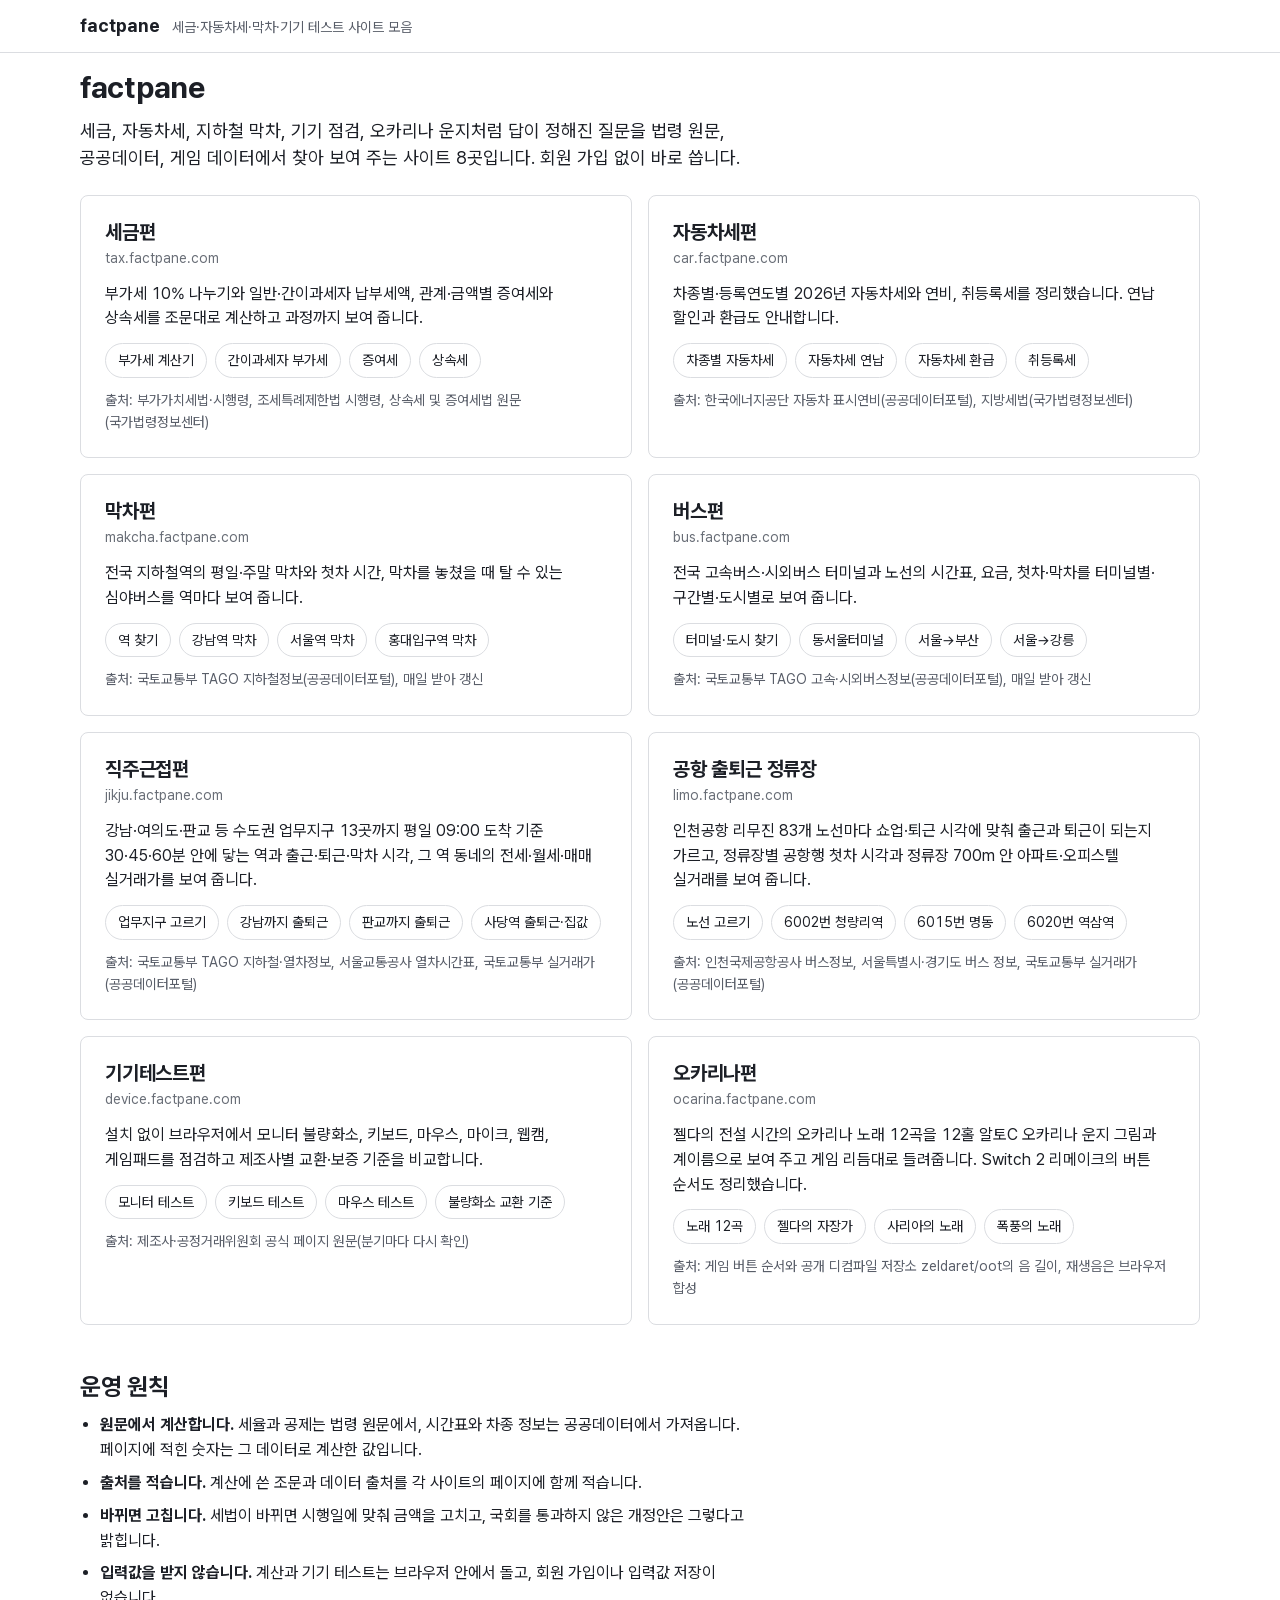
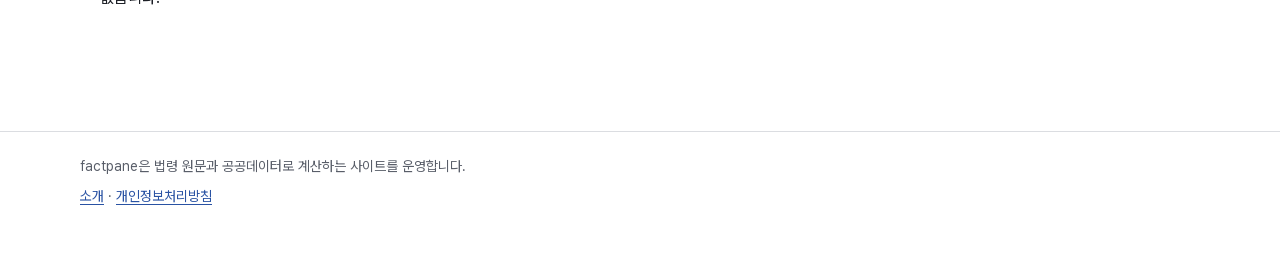
==== commit b1e0e114: "deploy: andonghun/sites@b7c8f53f2767a54c172f5279612e38ecdfb5c46f" ====
--- a/index.html
+++ b/index.html
@@ -4,12 +4,12 @@
 <meta charset="utf-8">
 <meta name="viewport" content="width=device-width,initial-scale=1">
 <title>factpane · 세금·자동차세·막차·기기 테스트 사이트 모음</title>
-<meta name="description" content="법령 원문과 공공데이터로 계산하는 세금편, 자동차세편, 막차편, 버스편, 직주근접편, 기기테스트편, 오카리나편.">
+<meta name="description" content="법령 원문과 공공데이터로 계산하는 세금편, 자동차세편, 막차편, 버스편, 직주근접편, 공항 출퇴근 정류장, 기기테스트편, 오카리나편.">
 <link rel="canonical" href="https://factpane.com/">
 <meta property="og:type" content="website">
 <meta property="og:site_name" content="factpane">
 <meta property="og:title" content="factpane · 세금·자동차세·막차·기기 테스트 사이트 모음">
-<meta property="og:description" content="법령 원문과 공공데이터로 계산하는 세금편, 자동차세편, 막차편, 버스편, 직주근접편, 기기테스트편, 오카리나편.">
+<meta property="og:description" content="법령 원문과 공공데이터로 계산하는 세금편, 자동차세편, 막차편, 버스편, 직주근접편, 공항 출퇴근 정류장, 기기테스트편, 오카리나편.">
 <meta property="og:url" content="https://factpane.com/">
 <meta name="theme-color" content="#ffffff">
 <link rel="icon" href="/icon.svg" type="image/svg+xml">
@@ -22,7 +22,7 @@
 <header class="site-head"><a class="brand" href="/"><span class="brand-name">factpane</span><span class="brand-tag">세금·자동차세·막차·기기 테스트 사이트 모음</span></a></header>
 <main class="wrap">
 <h1>factpane</h1>
-<p class="lead">세금, 자동차세, 지하철 막차, 기기 점검, 오카리나 운지처럼 답이 정해진 질문을 법령 원문, 공공데이터, 게임 데이터에서 찾아 보여 주는 사이트 7곳입니다. 회원 가입 없이 바로 씁니다.</p>
+<p class="lead">세금, 자동차세, 지하철 막차, 기기 점검, 오카리나 운지처럼 답이 정해진 질문을 법령 원문, 공공데이터, 게임 데이터에서 찾아 보여 주는 사이트 8곳입니다. 회원 가입 없이 바로 씁니다.</p>
 <ul class="sites"><li class="site">
 <h2><a href="https://tax.factpane.com/">세금편</a></h2>
 <p class="host">tax.factpane.com</p>
@@ -59,6 +59,13 @@
 <p class="src">출처: 국토교통부 TAGO 지하철·열차정보, 서울교통공사 열차시간표, 국토교통부 실거래가(공공데이터포털)</p>
 </li>
 <li class="site">
+<h2><a href="https://limo.factpane.com/">공항 출퇴근 정류장</a></h2>
+<p class="host">limo.factpane.com</p>
+<p>인천공항 리무진 83개 노선마다 쇼업·퇴근 시각에 맞춰 출근과 퇴근이 되는지 가르고, 정류장별 공항행 첫차 시각과 정류장 700m 안 아파트·오피스텔 실거래를 보여 줍니다.</p>
+<ul class="deep"><li><a href="https://limo.factpane.com/">노선 고르기</a></li><li><a href="https://limo.factpane.com/%EB%85%B8%EC%84%A0/6002-%EC%B2%AD%EB%9F%89%EB%A6%AC%EC%97%AD/">6002번 청량리역</a></li><li><a href="https://limo.factpane.com/%EB%85%B8%EC%84%A0/6015-%EB%AA%85%EB%8F%99/">6015번 명동</a></li><li><a href="https://limo.factpane.com/%EB%85%B8%EC%84%A0/6020-%EC%97%AD%EC%82%BC%EC%97%AD/">6020번 역삼역</a></li></ul>
+<p class="src">출처: 인천국제공항공사 버스정보, 서울특별시·경기도 버스 정보, 국토교통부 실거래가(공공데이터포털)</p>
+</li>
+<li class="site">
 <h2><a href="https://device.factpane.com/">기기테스트편</a></h2>
 <p class="host">device.factpane.com</p>
 <p>설치 없이 브라우저에서 모니터 불량화소, 키보드, 마우스, 마이크, 웹캠, 게임패드를 점검하고 제조사별 교환·보증 기준을 비교합니다.</p>
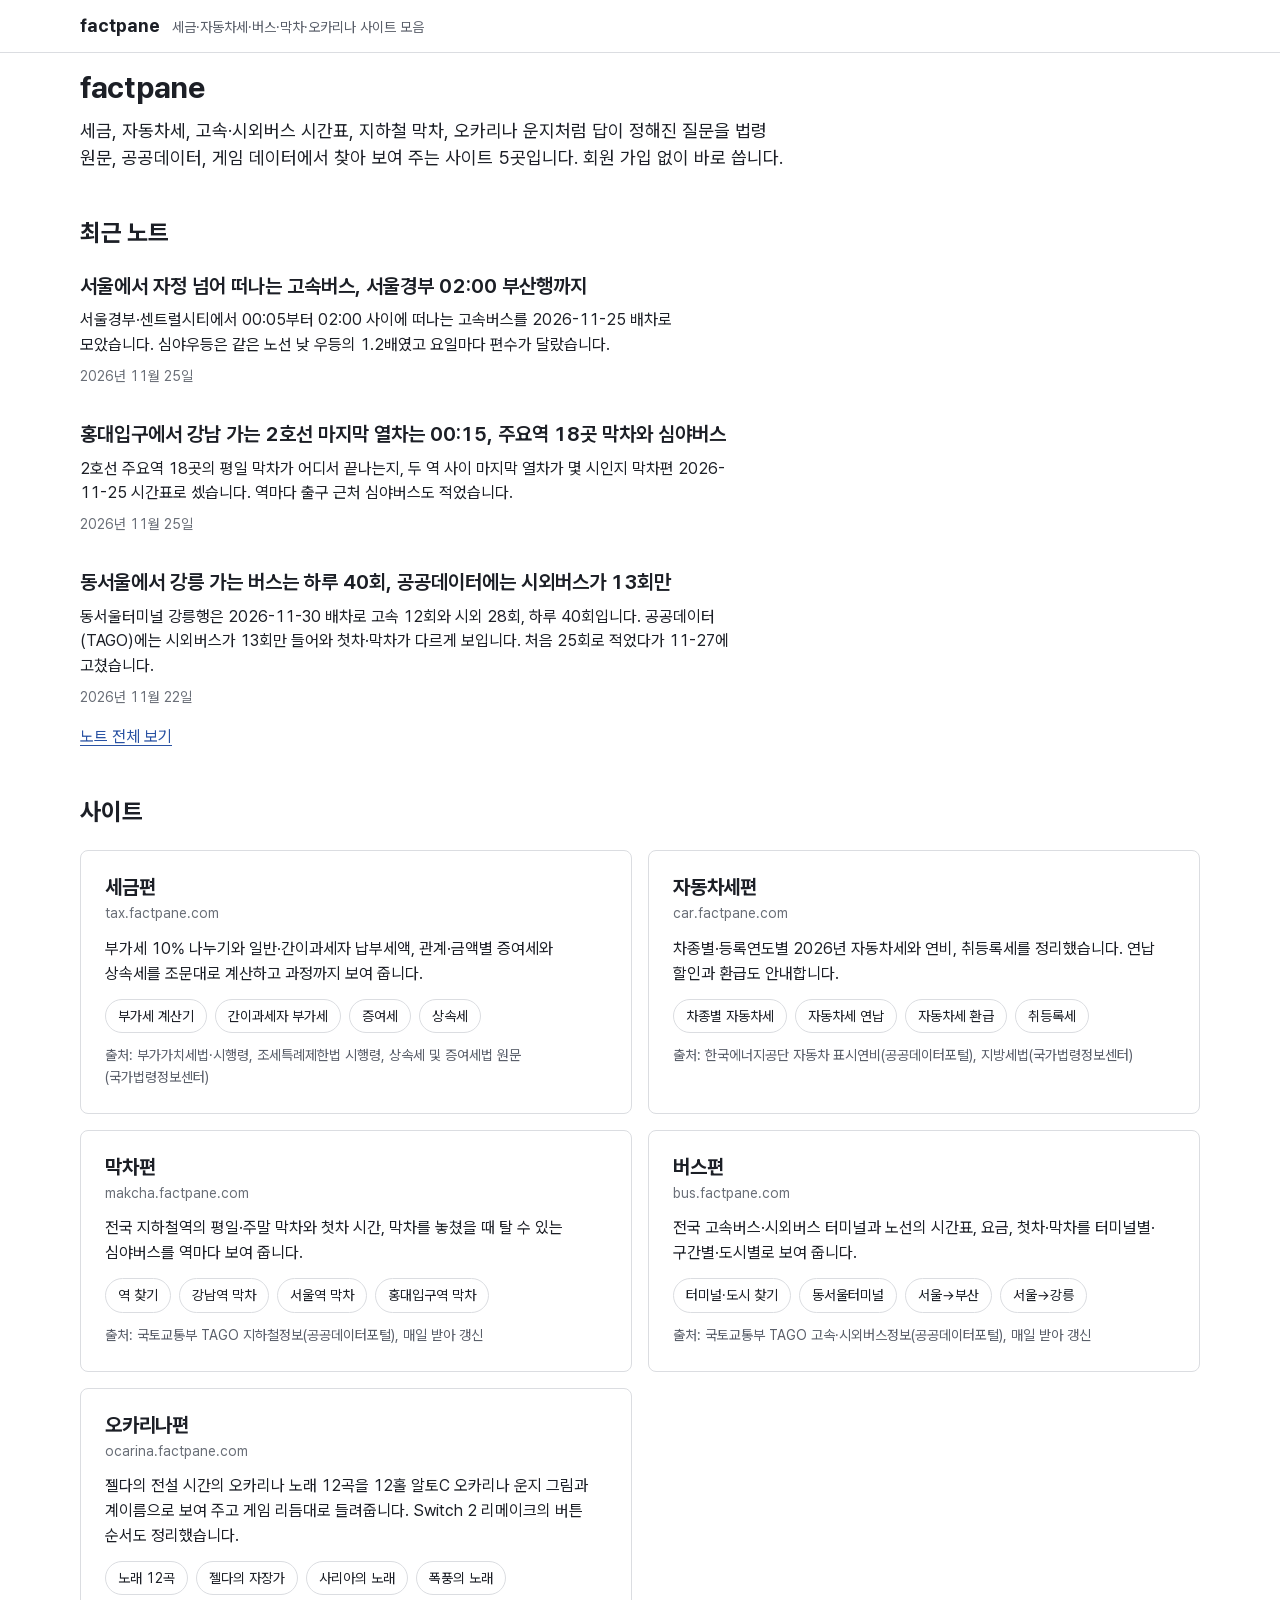
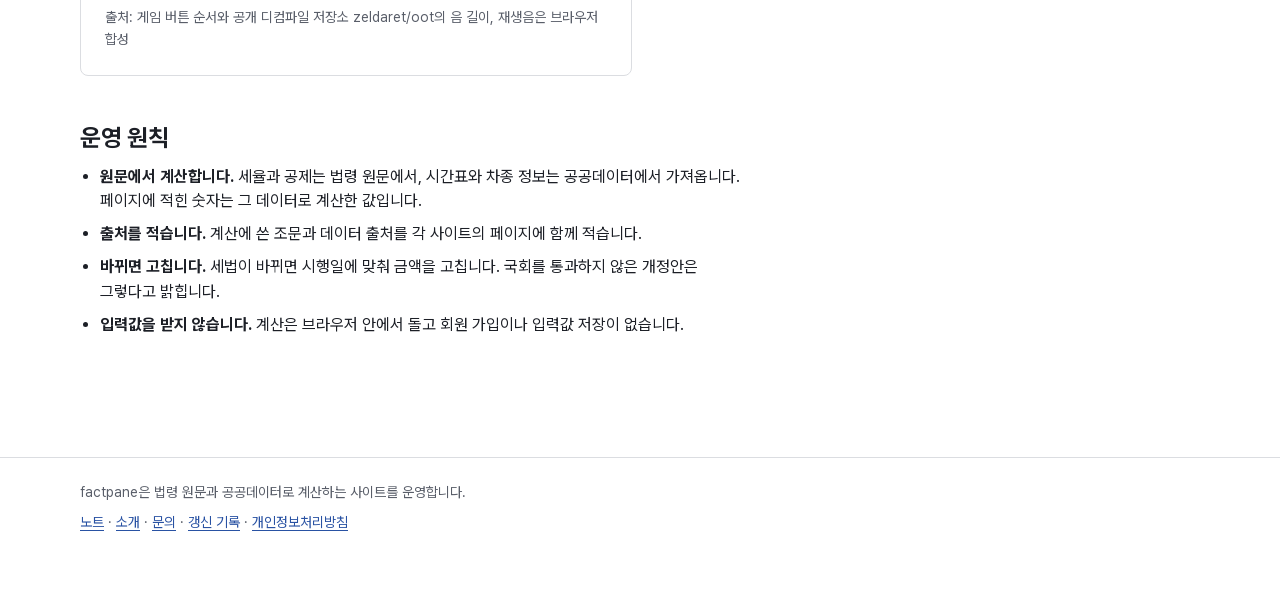
==== commit 080c816c: "deploy: andonghun/sites@8de35e594a18e91d1039508c4c20d00112f0e362" ====
--- a/index.html
+++ b/index.html
@@ -3,26 +3,31 @@
 <head>
 <meta charset="utf-8">
 <meta name="viewport" content="width=device-width,initial-scale=1">
-<title>factpane · 세금·자동차세·막차·기기 테스트 사이트 모음</title>
-<meta name="description" content="법령 원문과 공공데이터로 계산하는 세금편, 자동차세편, 막차편, 버스편, 직주근접편, 공항 출퇴근 정류장, 기기테스트편, 오카리나편.">
+<title>factpane · 세금·자동차세·버스·막차·오카리나 사이트 모음</title>
+<meta name="description" content="법령 원문과 공공데이터로 계산하는 세금편, 자동차세편, 막차편, 버스편, 오카리나편. 원자료를 직접 확인한 노트도 씁니다.">
 <link rel="canonical" href="https://factpane.com/">
 <meta property="og:type" content="website">
 <meta property="og:site_name" content="factpane">
-<meta property="og:title" content="factpane · 세금·자동차세·막차·기기 테스트 사이트 모음">
-<meta property="og:description" content="법령 원문과 공공데이터로 계산하는 세금편, 자동차세편, 막차편, 버스편, 직주근접편, 공항 출퇴근 정류장, 기기테스트편, 오카리나편.">
+<meta property="og:title" content="factpane · 세금·자동차세·버스·막차·오카리나 사이트 모음">
+<meta property="og:description" content="법령 원문과 공공데이터로 계산하는 세금편, 자동차세편, 막차편, 버스편, 오카리나편. 원자료를 직접 확인한 노트도 씁니다.">
 <meta property="og:url" content="https://factpane.com/">
 <meta name="theme-color" content="#ffffff">
 <link rel="icon" href="/icon.svg" type="image/svg+xml">
 <link rel="stylesheet" href="/fonts/pretendard.css">
 <link rel="stylesheet" href="/style.css">
-<script type="application/ld+json">{"@context":"https://schema.org","@type":"WebSite","name":"factpane","url":"https://factpane.com","inLanguage":"ko","description":"세금·자동차세·막차·기기 테스트 사이트 모음","publisher":{"@type":"Organization","name":"factpane"}}</script>
+<script>(function(c){if(location.hostname!==c.host)return;window.dataLayer=window.dataLayer||[];window.gtag=function(){dataLayer.push(arguments)};gtag('js',new Date());gtag('config',c.id);var s=document.createElement('script');s.async=true;s.src='https://www.googletagmanager.com/gtag/js?id='+encodeURIComponent(c.id);document.head.appendChild(s)})({"id":"G-78V26BM1Y4","host":"factpane.com"})</script>
+<script type="application/ld+json">{"@context":"https://schema.org","@type":"WebSite","name":"factpane","url":"https://factpane.com","inLanguage":"ko","description":"세금·자동차세·버스·막차·오카리나 사이트 모음","publisher":{"@type":"Organization","name":"factpane"}}</script>
 <meta name="google-adsense-account" content="ca-pub-3132784590692921">
 </head>
 <body>
-<header class="site-head"><a class="brand" href="/"><span class="brand-name">factpane</span><span class="brand-tag">세금·자동차세·막차·기기 테스트 사이트 모음</span></a></header>
+<header class="site-head"><a class="brand" href="/"><span class="brand-name">factpane</span><span class="brand-tag">세금·자동차세·버스·막차·오카리나 사이트 모음</span></a></header>
 <main class="wrap">
 <h1>factpane</h1>
-<p class="lead">세금, 자동차세, 지하철 막차, 기기 점검, 오카리나 운지처럼 답이 정해진 질문을 법령 원문, 공공데이터, 게임 데이터에서 찾아 보여 주는 사이트 8곳입니다. 회원 가입 없이 바로 씁니다.</p>
+<p class="lead">세금, 자동차세, 고속·시외버스 시간표, 지하철 막차, 오카리나 운지처럼 답이 정해진 질문을 법령 원문, 공공데이터, 게임 데이터에서 찾아 보여 주는 사이트 5곳입니다. 회원 가입 없이 바로 씁니다.</p>
+<h2>최근 노트</h2>
+<ul class="notes"><li><a href="/%EB%85%B8%ED%8A%B8/%EC%84%9C%EC%9A%B8-%EC%9E%90%EC%A0%95-%EB%84%98%EC%96%B4-%EB%96%A0%EB%82%98%EB%8A%94-%EA%B3%A0%EC%86%8D%EB%B2%84%EC%8A%A4/">서울에서 자정 넘어 떠나는 고속버스, 서울경부 02:00 부산행까지</a><p>서울경부·센트럴시티에서 00:05부터 02:00 사이에 떠나는 고속버스를 2026-11-25 배차로 모았습니다. 심야우등은 같은 노선 낮 우등의 1.2배였고 요일마다 편수가 달랐습니다.</p><time datetime="2026-11-25">2026년 11월 25일</time></li><li><a href="/%EB%85%B8%ED%8A%B8/2%ED%98%B8%EC%84%A0-%EC%A3%BC%EC%9A%94%EC%97%AD-%EB%A7%89%EC%B0%A8-%EC%8B%AC%EC%95%BC%EB%B2%84%EC%8A%A4/">홍대입구에서 강남 가는 2호선 마지막 열차는 00:15, 주요역 18곳 막차와 심야버스</a><p>2호선 주요역 18곳의 평일 막차가 어디서 끝나는지, 두 역 사이 마지막 열차가 몇 시인지 막차편 2026-11-25 시간표로 셌습니다. 역마다 출구 근처 심야버스도 적었습니다.</p><time datetime="2026-11-25">2026년 11월 25일</time></li><li><a href="/%EB%85%B8%ED%8A%B8/%EB%8F%99%EC%84%9C%EC%9A%B8-%EA%B0%95%EB%A6%89-%EB%B2%84%EC%8A%A4-%EA%B3%A0%EC%86%8D-%EC%8B%9C%EC%99%B8/">동서울에서 강릉 가는 버스는 하루 40회, 공공데이터에는 시외버스가 13회만</a><p>동서울터미널 강릉행은 2026-11-30 배차로 고속 12회와 시외 28회, 하루 40회입니다. 공공데이터(TAGO)에는 시외버스가 13회만 들어와 첫차·막차가 다르게 보입니다. 처음 25회로 적었다가 11-27에 고쳤습니다.</p><time datetime="2026-11-22">2026년 11월 22일</time></li></ul>
+<p><a href="/%EB%85%B8%ED%8A%B8/">노트 전체 보기</a></p>
+<h2>사이트</h2>
 <ul class="sites"><li class="site">
 <h2><a href="https://tax.factpane.com/">세금편</a></h2>
 <p class="host">tax.factpane.com</p>
@@ -52,27 +57,6 @@
 <p class="src">출처: 국토교통부 TAGO 고속·시외버스정보(공공데이터포털), 매일 받아 갱신</p>
 </li>
 <li class="site">
-<h2><a href="https://jikju.factpane.com/">직주근접편</a></h2>
-<p class="host">jikju.factpane.com</p>
-<p>강남·여의도·판교 등 수도권 업무지구 13곳까지 평일 09:00 도착 기준 30·45·60분 안에 닿는 역과 출근·퇴근·막차 시각, 그 역 동네의 전세·월세·매매 실거래가를 보여 줍니다.</p>
-<ul class="deep"><li><a href="https://jikju.factpane.com/">업무지구 고르기</a></li><li><a href="https://jikju.factpane.com/%EC%A7%81%EC%9E%A5/%EA%B0%95%EB%82%A8/">강남까지 출퇴근</a></li><li><a href="https://jikju.factpane.com/%EC%A7%81%EC%9E%A5/%ED%8C%90%EA%B5%90/">판교까지 출퇴근</a></li><li><a href="https://jikju.factpane.com/%EC%97%AD/%EC%82%AC%EB%8B%B9/">사당역 출퇴근·집값</a></li></ul>
-<p class="src">출처: 국토교통부 TAGO 지하철·열차정보, 서울교통공사 열차시간표, 국토교통부 실거래가(공공데이터포털)</p>
-</li>
-<li class="site">
-<h2><a href="https://limo.factpane.com/">공항 출퇴근 정류장</a></h2>
-<p class="host">limo.factpane.com</p>
-<p>인천공항 리무진 83개 노선마다 쇼업·퇴근 시각에 맞춰 출근과 퇴근이 되는지 가르고, 정류장별 공항행 첫차 시각과 정류장 700m 안 아파트·오피스텔 실거래를 보여 줍니다.</p>
-<ul class="deep"><li><a href="https://limo.factpane.com/">노선 고르기</a></li><li><a href="https://limo.factpane.com/%EB%85%B8%EC%84%A0/6002-%EC%B2%AD%EB%9F%89%EB%A6%AC%EC%97%AD/">6002번 청량리역</a></li><li><a href="https://limo.factpane.com/%EB%85%B8%EC%84%A0/6015-%EB%AA%85%EB%8F%99/">6015번 명동</a></li><li><a href="https://limo.factpane.com/%EB%85%B8%EC%84%A0/6020-%EC%97%AD%EC%82%BC%EC%97%AD/">6020번 역삼역</a></li></ul>
-<p class="src">출처: 인천국제공항공사 버스정보, 서울특별시·경기도 버스 정보, 국토교통부 실거래가(공공데이터포털)</p>
-</li>
-<li class="site">
-<h2><a href="https://device.factpane.com/">기기테스트편</a></h2>
-<p class="host">device.factpane.com</p>
-<p>설치 없이 브라우저에서 모니터 불량화소, 키보드, 마우스, 마이크, 웹캠, 게임패드를 점검하고 제조사별 교환·보증 기준을 비교합니다.</p>
-<ul class="deep"><li><a href="https://device.factpane.com/%EB%AA%A8%EB%8B%88%ED%84%B0-%ED%85%8C%EC%8A%A4%ED%8A%B8/">모니터 테스트</a></li><li><a href="https://device.factpane.com/%ED%82%A4%EB%B3%B4%EB%93%9C-%ED%85%8C%EC%8A%A4%ED%8A%B8/">키보드 테스트</a></li><li><a href="https://device.factpane.com/%EB%A7%88%EC%9A%B0%EC%8A%A4-%ED%85%8C%EC%8A%A4%ED%8A%B8/">마우스 테스트</a></li><li><a href="https://device.factpane.com/%EB%AA%A8%EB%8B%88%ED%84%B0-%EB%B6%88%EB%9F%89%ED%99%94%EC%86%8C-%EA%B5%90%ED%99%98-%EA%B8%B0%EC%A4%80/">불량화소 교환 기준</a></li></ul>
-<p class="src">출처: 제조사·공정거래위원회 공식 페이지 원문(분기마다 다시 확인)</p>
-</li>
-<li class="site">
 <h2><a href="https://ocarina.factpane.com/">오카리나편</a></h2>
 <p class="host">ocarina.factpane.com</p>
 <p>젤다의 전설 시간의 오카리나 노래 12곡을 12홀 알토C 오카리나 운지 그림과 계이름으로 보여 주고 게임 리듬대로 들려줍니다. Switch 2 리메이크의 버튼 순서도 정리했습니다.</p>
@@ -80,8 +64,8 @@
 <p class="src">출처: 게임 버튼 순서와 공개 디컴파일 저장소 zeldaret/oot의 음 길이, 재생음은 브라우저 합성</p>
 </li></ul>
 <h2>운영 원칙</h2>
-<ul class="rules"><li><b>원문에서 계산합니다.</b> 세율과 공제는 법령 원문에서, 시간표와 차종 정보는 공공데이터에서 가져옵니다. 페이지에 적힌 숫자는 그 데이터로 계산한 값입니다.</li><li><b>출처를 적습니다.</b> 계산에 쓴 조문과 데이터 출처를 각 사이트의 페이지에 함께 적습니다.</li><li><b>바뀌면 고칩니다.</b> 세법이 바뀌면 시행일에 맞춰 금액을 고치고, 국회를 통과하지 않은 개정안은 그렇다고 밝힙니다.</li><li><b>입력값을 받지 않습니다.</b> 계산과 기기 테스트는 브라우저 안에서 돌고, 회원 가입이나 입력값 저장이 없습니다.</li></ul>
+<ul class="rules"><li><b>원문에서 계산합니다.</b> 세율과 공제는 법령 원문에서, 시간표와 차종 정보는 공공데이터에서 가져옵니다. 페이지에 적힌 숫자는 그 데이터로 계산한 값입니다.</li><li><b>출처를 적습니다.</b> 계산에 쓴 조문과 데이터 출처를 각 사이트의 페이지에 함께 적습니다.</li><li><b>바뀌면 고칩니다.</b> 세법이 바뀌면 시행일에 맞춰 금액을 고칩니다. 국회를 통과하지 않은 개정안은 그렇다고 밝힙니다.</li><li><b>입력값을 받지 않습니다.</b> 계산은 브라우저 안에서 돌고 회원 가입이나 입력값 저장이 없습니다.</li></ul>
 </main>
-<footer class="site-foot"><p>factpane은 법령 원문과 공공데이터로 계산하는 사이트를 운영합니다.</p><p><a href="/소개/">소개</a> · <a href="/개인정보처리방침/">개인정보처리방침</a></p></footer>
+<footer class="site-foot"><p>factpane은 법령 원문과 공공데이터로 계산하는 사이트를 운영합니다.</p><p><a href="/노트/">노트</a> · <a href="/소개/">소개</a> · <a href="/문의/">문의</a> · <a href="/갱신-기록/">갱신 기록</a> · <a href="/개인정보처리방침/">개인정보처리방침</a></p></footer>
 </body>
 </html>
--- a/style.css
+++ b/style.css
@@ -70,3 +70,15 @@
 .rules li { margin: 8px 0; max-width: 65ch; }
 /* 바닥글 글줄을 본문(.wrap 안쪽)과 같은 왼쪽 선에 맞춘다 */
 .site-foot p { max-width: calc(72rem - 32px); }
+
+/* 루트: 노트 목록·글쓴이 줄·갱신 기록(세금편 노트와 같은 꼴) */
+.byline { margin: 0 0 32px; font-size: 14px; color: var(--ink-3); font-variant-numeric: tabular-nums; }
+.notes { display: grid; gap: 32px; max-width: 46rem; margin: 24px 0 16px; padding: 0; list-style: none; }
+.notes a { font-size: 20px; font-weight: 650; line-height: 1.4; color: var(--ink); text-decoration: none; border-radius: 4px; }
+.notes a:hover { color: var(--accent-ink); text-decoration: underline; }
+.notes p { margin: 8px 0 0; }
+.notes time { display: block; margin-top: 8px; font-size: 14px; color: var(--ink-3); font-variant-numeric: tabular-nums; }
+.note table { font-size: 14px; }
+.note .num, .note th.num { text-align: right; }
+.scroll { overflow-x: auto; }
+.updates time { display: inline-block; min-width: 8rem; color: var(--ink-2); font-variant-numeric: tabular-nums; }
